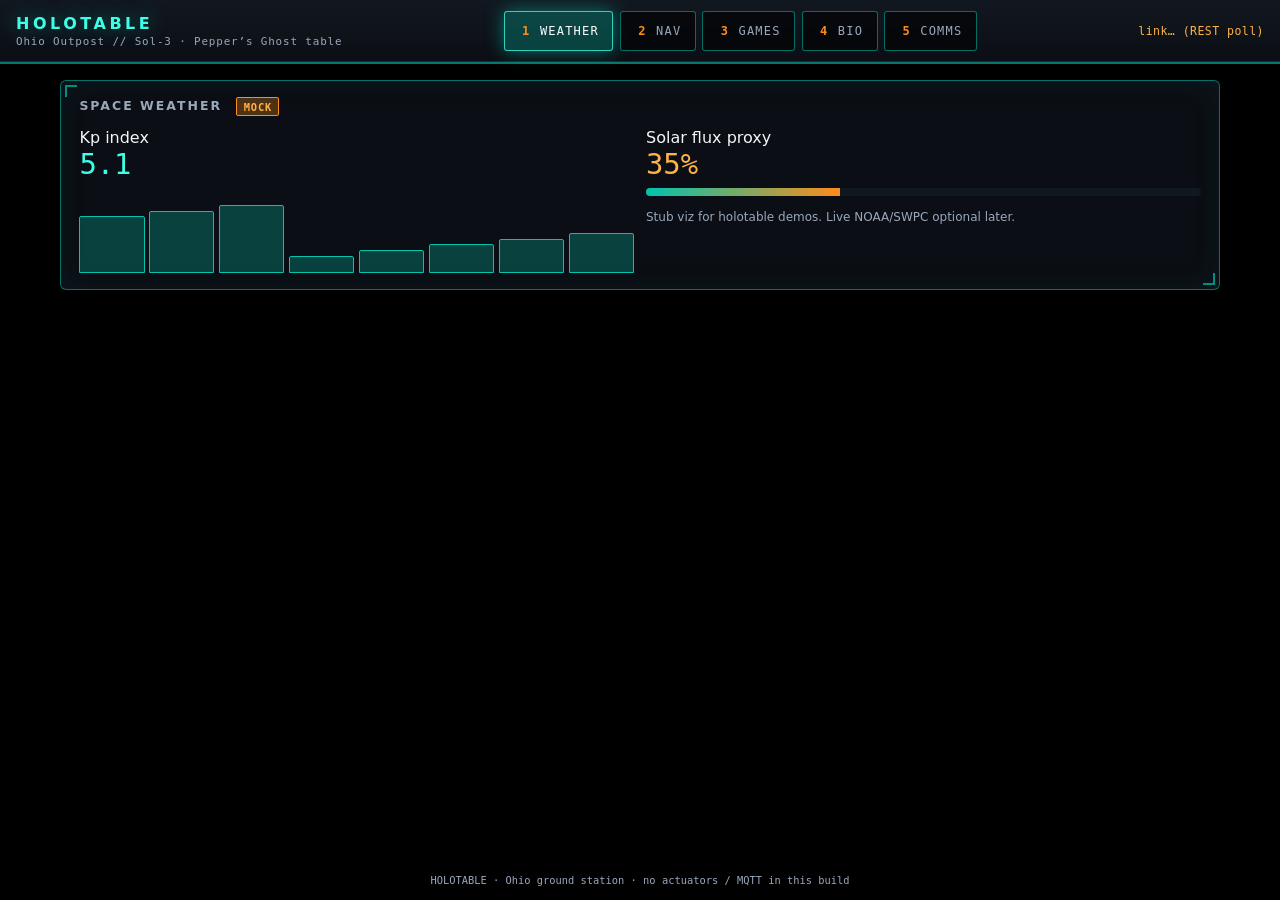
==== holotable/web/index.html @ deeb466f "Call the table Holotable and keep Flip 7 as a game. Game screens use the home palette, and Flip 7, S" ====
<!DOCTYPE html>
<html lang="en">
<head>
  <meta charset="utf-8" />
  <meta name="viewport" content="width=device-width, initial-scale=1" />
  <title>Holotable — Ohio Outpost // Sol-3</title>
  <link rel="stylesheet" href="css/holo.css" />
</head>
<body class="holotable">
  <header class="holotable-top">
    <div class="holotable-brand">
      <span class="name">Holotable</span>
      <span class="sub">Ohio Outpost // Sol-3 · Pepper’s Ghost table</span>
    </div>
    <nav class="station-bar" aria-label="Stations">
      <button type="button" data-station="WEATHER" class="active"><span class="key">1</span>Weather</button>
      <button type="button" data-station="NAV"><span class="key">2</span>Nav</button>
      <button type="button" data-station="REACTOR"><span class="key">3</span>Games</button>
      <button type="button" data-station="BIO"><span class="key">4</span>Bio</button>
      <button type="button" data-station="COMMS"><span class="key">5</span>Comms</button>
    </nav>
    <div class="conn" id="conn">connecting…</div>
  </header>

  <main class="stage">
    <!-- WEATHER -->
    <section class="station-panel active" id="station-WEATHER" data-station-panel="WEATHER">
      <div class="panel">
        <h2>Space weather <span class="mock-badge">MOCK</span></h2>
        <div class="viz-grid">
          <div>
            <div>Kp index</div>
            <div style="font-family:var(--mono);font-size:1.8rem;color:var(--teal-bright)" data-kp>—</div>
            <div class="kp-blocks" aria-hidden="true">
              <i></i><i></i><i></i><i></i><i></i><i></i><i></i><i></i>
            </div>
          </div>
          <div>
            <div>Solar flux proxy</div>
            <div style="font-family:var(--mono);font-size:1.8rem;color:var(--orange-bright)" data-solar>—</div>
            <div class="meter"><span data-solar-bar style="width:40%"></span></div>
            <p class="legend">Stub viz for holotable demos. Live NOAA/SWPC optional later.</p>
          </div>
        </div>
      </div>
    </section>

    <!-- NAV -->
    <section class="station-panel" id="station-NAV" data-station-panel="NAV">
      <div class="panel">
        <h2>Navigation <span class="mock-badge">MOCK</span></h2>
        <div class="nav-orbit" aria-label="Earth / ISS stub">
          <div class="earth" title="Earth"></div>
          <div class="iss" title="ISS stub"></div>
        </div>
        <p class="legend" style="text-align:center">
          Earth / ISS-style orbit stub. Wire TLE / ISS API in a later pass.
        </p>
      </div>
    </section>

    <!-- REACTOR -->
    <section class="station-panel" id="station-REACTOR" data-station-panel="REACTOR">
      <div class="panel games-tab">
        <h2>Games</h2>
        <label class="game-one" for="game-picker">All games</label>
        <select id="game-picker" aria-label="Choose a game">
          <option value="flip7" data-game="flip7">Flip 7</option>
          <option value="sabacc" data-game="sabacc">Sabacc</option>
          <option value="manifest" data-game="manifest">MANIFEST</option>
        </select>
        <p class="legend" id="game-disclaimer">
          Flip 7 on the Holotable. First to 200.
        </p>
      </div>

      <div class="bot-picker panel" id="bot-picker" role="group" aria-label="Computer opponents">
        <h2>Computers · solo / fill empty seats</h2>
        <div class="bot-row" id="bot-row">
          <button type="button" class="bot-n active" data-computers="0" aria-pressed="true">0</button>
          <button type="button" class="bot-n" data-computers="1" aria-pressed="false">1</button>
          <button type="button" class="bot-n" data-computers="2" aria-pressed="false">2</button>
          <button type="button" class="bot-n" data-computers="3" aria-pressed="false">3</button>
        </div>
        <p class="legend">
          Seat 0 = you (datapad). Bots auto-act — no phone pad needed.
          Names: COSMOS · F.R.A.N.K. · Probe-7.
        </p>
      </div>

      <div class="match-hud" id="match-hud" aria-live="polite">
        <div class="hud-game" id="hud-game">Flip 7</div>
        <div class="hud-turn" id="hud-turn">Standby</div>
        <div class="hud-target" id="hud-target">Race to 200</div>
      </div>

      <section class="score-card" id="score-card" aria-label="Scores"></section>

      <div id="manifest-board" class="manifest-board" hidden>
        <div class="panel">
          <h2>MANIFEST · markets face up</h2>
          <p class="manifest-offer" id="manifest-offer">Sell one card. Name it before they pay.</p>
          <div class="manifest-seats" id="manifest-seats"></div>
          <div class="final-scores" id="manifest-final" hidden></div>
          <p class="legend" id="manifest-legend">Score = coins + market. One card 2, a pair 6, three of a kind 10.</p>
          <button type="button" class="end-game" id="btn-end-table">End game · show scores</button>
        </div>
      </div>

      <div class="reactor-grid" id="reactor-grid">
        <div class="panel reactor-core-wrap">
          <h2 id="reactor-title">Flip 7</h2>
          <div class="reactor-core" id="reactor-core">
            <span class="core-label" id="core-label">Turn charge</span>
            <span class="core-value" id="turn-score">0</span>
          </div>
          <div class="last-flip">
            <div class="flip-card" id="last-flip">—</div>
            <div class="flip-hint" id="last-hint">awaiting flux</div>
          </div>
          <div class="hand-row" id="public-hand" aria-label="Public hand"></div>
          <p class="legend" id="hand-sum-line" hidden>Hand sum: <strong id="hand-sum">0</strong></p>
        </div>
        <aside class="panel">
          <h2 id="scores-heading">Rules</h2>
          <p class="legend" id="rules-legend">
            First to <strong>200</strong>.<br />
            Freeze → <strong>Containment Lock</strong><br />
            Flip 3 → <strong>Overcharge Pulse</strong><br />
            Second Chance → <strong>Neutralizer Shield</strong><br />
            Seven unique → <strong>Flip 7</strong> (+15)
          </p>
        </aside>
      </div>
      <div class="status-bar" id="status" role="status">Holotable standby</div>
      <p class="todo">
        Solo: set <strong>Computers</strong> above, open
        <a href="pad.html?seat=0">pad seat 0</a>.
        Multi-human pads still work; bots fill other seats and auto-act.
        Keys <kbd>1</kbd>–<kbd>5</kbd> switch stations.
      </p>
    </section>

    <!-- BIO -->
    <section class="station-panel" id="station-BIO" data-station-panel="BIO">
      <div class="panel">
        <h2>Bio lab · specimens <span class="mock-badge">MOCK</span></h2>
        <div class="vials" id="vials">
          <!-- SP-01 .. SP-08 -->
        </div>
        <p class="legend">Specimen vials SP-01–SP-08. Status flips locally for table energy.</p>
      </div>
    </section>

    <!-- COMMS -->
    <section class="station-panel" id="station-COMMS" data-station-panel="COMMS">
      <div class="panel">
        <h2>Comms · frequency dial <span class="mock-badge">MOCK</span></h2>
        <div class="freq-dial" id="freq-dial">
          <button type="button" data-freq="142.7" class="active">142.7</button>
          <button type="button" data-freq="218.4">218.4</button>
          <button type="button" data-freq="333.0">333.0</button>
          <button type="button" data-freq="407.1">407.1</button>
        </div>
        <div class="comms-wave" aria-hidden="true"></div>
        <p class="legend" id="freq-label">Locked 142.7 MHz (stub)</p>
      </div>
    </section>
  </main>

  <footer class="foot-hint">HOLOTABLE · Ohio ground station · no actuators / MQTT in this build</footer>

  <script src="js/holo.js"></script>
  <script>
    (function () {
      const STATIONS = ["WEATHER", "NAV", "REACTOR", "BIO", "COMMS"];
      let current = "WEATHER";
      let client = null;
      let lastRules = "flip7";
      let lastComputers = 0;

      const FLIP7_LEGEND =
        "First to <strong>200</strong>.<br />" +
        "Freeze → <strong>Containment Lock</strong><br />" +
        "Flip 3 → <strong>Overcharge Pulse</strong><br />" +
        "Second Chance → <strong>Neutralizer Shield</strong><br />" +
        "Seven unique → <strong>Flip 7</strong> (+15)";

      const SABACC_LEGEND =
        "Goal: hand total nearest <strong>0</strong> (Spike).<br />" +
        "Bomb-out if <strong>|sum| &gt; 23</strong>.<br />" +
        "Stand scores <strong>24 − |sum|</strong> (Pure Sabacc = 24).<br />" +
        "First to <strong>100</strong>. 2–4 players.<br />" +
        "<em>House rules · not Lucasfilm licensed</em>";

      function showStation(id) {
        current = id;
        document.querySelectorAll("[data-station]").forEach(function (btn) {
          btn.classList.toggle("active", btn.getAttribute("data-station") === id);
        });
        document.querySelectorAll("[data-station-panel]").forEach(function (panel) {
          panel.classList.toggle("active", panel.getAttribute("data-station-panel") === id);
        });
        if (location.hash !== "#" + id) {
          history.replaceState(null, "", "#" + id);
        }
      }

      document.querySelectorAll("[data-station]").forEach(function (btn) {
        btn.addEventListener("click", function () {
          showStation(btn.getAttribute("data-station"));
        });
      });

      window.addEventListener("keydown", function (e) {
        if (e.target && /input|textarea|select/i.test(e.target.tagName)) return;
        const n = e.key;
        if (n >= "1" && n <= "5") {
          showStation(STATIONS[Number(n) - 1]);
        }
      });

      const hash = (location.hash || "").replace(/^#/, "").toUpperCase();
      if (STATIONS.indexOf(hash) >= 0) showStation(hash);

      // BIO vials
      const vials = document.getElementById("vials");
      for (let i = 1; i <= 8; i++) {
        const code = "SP-" + String(i).padStart(2, "0");
        const d = document.createElement("div");
        d.className = "vial";
        d.innerHTML = '<div class="code">' + code + '</div><div class="st">STABLE</div>';
        vials.appendChild(d);
      }

      // COMMS
      document.getElementById("freq-dial").addEventListener("click", function (e) {
        const btn = e.target.closest("button[data-freq]");
        if (!btn) return;
        document.querySelectorAll("#freq-dial button").forEach(function (b) {
          b.classList.toggle("active", b === btn);
        });
        document.getElementById("freq-label").textContent =
          "Locked " + btn.getAttribute("data-freq") + " MHz (stub)";
      });

      // Mock ticks
      const weatherRoot = document.getElementById("station-WEATHER");
      const bioRoot = document.getElementById("station-BIO");
      Holo.Stations.weatherTick(weatherRoot);
      setInterval(function () { Holo.Stations.weatherTick(weatherRoot); }, 2800);
      setInterval(function () { Holo.Stations.bioTick(bioRoot); }, 4200);

      // Reactor live state
      const conn = document.getElementById("conn");

      function syncPicker(rules) {
        lastRules = Holo.rulesId({ rules: rules });
        const sel = document.getElementById("game-picker");
        if (sel && sel.value !== lastRules) sel.value = lastRules;
      }

      function esc(s) {
        return String(s == null ? "" : s)
          .replace(/&/g, "&amp;")
          .replace(/</g, "&lt;")
          .replace(/>/g, "&gt;");
      }

      function renderManifest(state) {
        document.getElementById("reactor-title").textContent = "MANIFEST";
        document.getElementById("hud-game").textContent = "MANIFEST";
        document.getElementById("hud-target").textContent =
          "Round " + (state.round || 1) + " of " + (state.round_limit || 8);
        document.getElementById("game-disclaimer").textContent =
          "MANIFEST. Name the good before they pay. Buyer pays 2. Look costs 1. A miss fails the sale.";

        const turnEl = document.getElementById("hud-turn");
        if (state.phase === "won") {
          turnEl.textContent = state.tied
            ? "Tie"
            : (state.winner && state.winner.name ? state.winner.name + " wins" : "Scores");
        } else if (state.phase === "looking" && state.offer) {
          turnEl.innerHTML =
            "Look · <strong>" + esc(state.offer.buyer_name) + "</strong>" +
            '<span class="seat-pill">S' + state.offer.buyer_seat + "</span>";
        } else {
          const ap = activePlayer(state);
          if (ap) {
            turnEl.innerHTML =
              "Sell · <strong>" + esc(ap.name) + "</strong>" +
              '<span class="seat-pill">S' + ap.seat + "</span>";
          } else {
            turnEl.textContent = "Standby";
          }
        }

        document.getElementById("status").textContent = state.status || "";
        const offerEl = document.getElementById("manifest-offer");
        if (state.phase === "looking" && state.offer) {
          offerEl.textContent =
            state.offer.seller_name + " names " + state.offer.claim.name +
            " for " + state.offer.buyer_name + ". Paid 2. " +
            state.offer.buyer_name + " may pay 1 to look, or let the sale stand.";
        } else if (state.last_sale && state.last_sale.text) {
          offerEl.textContent = state.last_sale.text;
        } else {
          offerEl.textContent = "Sell one card from your hand. Name it before they pay.";
        }

        const seats = document.getElementById("manifest-seats");
        seats.innerHTML = "";
        (state.players || []).forEach(function (p) {
          const box = document.createElement("article");
          box.className = "manifest-seat" + (p.active ? " active" : "") + (p.leading ? " leading" : "");
          const head = document.createElement("header");
          const who = document.createElement("span");
          who.className = "who";
          who.textContent = p.name;
          head.appendChild(who);
          if (p.active) {
            const badge = document.createElement("span");
            badge.className = "turn-badge";
            badge.textContent = "TURN";
            head.appendChild(badge);
          }
          if (p.is_bot) {
            const cpu = document.createElement("span");
            cpu.className = "bot-badge";
            cpu.textContent = "CPU";
            head.appendChild(cpu);
          }
          const role = document.createElement("span");
          role.className = "role";
          role.textContent = p.role_label || "No side picked";
          head.appendChild(role);
          box.appendChild(head);

          const breakdown = document.createElement("p");
          breakdown.className = "breakdown";
          breakdown.textContent = p.coins + " coins · market " + p.market_points;
          box.appendChild(breakdown);

          const lines = document.createElement("p");
          lines.className = "lines";
          const parts = (p.market_lines || []).map(function (line) {
            return line.name + " ×" + line.count + " — " + line.points;
          });
          lines.textContent = parts.length ? parts.join(" · ") : "Market is empty";
          box.appendChild(lines);

          const market = document.createElement("div");
          market.className = "hand-row";
          (p.market || []).forEach(function (c) {
            const el = document.createElement("div");
            el.className = "mini-card good";
            el.setAttribute("data-good", c.id || "");
            el.textContent = Holo.goodName(c);
            market.appendChild(el);
          });
          box.appendChild(market);
          seats.appendChild(box);
        });

        const finalEl = document.getElementById("manifest-final");
        finalEl.hidden = true;
        document.getElementById("manifest-legend").textContent =
          state.score_legend || "Score = coins + market. One card 2, a pair 6, three of a kind 10.";
        document.getElementById("btn-end-table").hidden = state.phase === "won";
      }

      function syncBots(n) {
        lastComputers = Number(n) || 0;
        document.querySelectorAll(".bot-n").forEach(function (btn) {
          const on = Number(btn.getAttribute("data-computers")) === lastComputers;
          btn.classList.toggle("active", on);
          btn.setAttribute("aria-pressed", on ? "true" : "false");
        });
      }

      function activePlayer(state) {
        const seat = state.active_seat;
        const players = state.players || [];
        for (let i = 0; i < players.length; i++) {
          if (players[i].seat === seat) return players[i];
        }
        return null;
      }

      function renderReactor(state) {
        const rules = Holo.rulesId(state);
        const sabacc = rules === "sabacc";
        const manifest = rules === "manifest";
        syncPicker(rules);
        Holo.renderScoreCard(document.getElementById("score-card"), state);
        document.getElementById("manifest-board").hidden = !manifest;
        document.getElementById("reactor-grid").hidden = manifest;
        if (state.computers !== undefined && state.computers !== null) {
          syncBots(state.computers);
        }
        if (manifest) {
          renderManifest(state);
          return;
        }
        document.getElementById("game-disclaimer").textContent = sabacc
          ? "Fan/home private table. Sabacc here is a simplified house game — not a licensed Lucasfilm product."
          : "Flip 7 on the Holotable. First to 200.";

        const gameTitle = sabacc ? "Sabacc" : "Flip 7";
        document.getElementById("reactor-title").textContent = sabacc
          ? "Sabacc · Spike house rules"
          : "Flip 7";
        document.getElementById("hud-game").textContent = gameTitle;
        document.getElementById("hud-target").textContent = sabacc
          ? "Race to " + (state.target || 100)
          : "Race to " + (state.target || 200);

        const ap = activePlayer(state);
        const turnEl = document.getElementById("hud-turn");
        if (ap) {
          turnEl.innerHTML =
            "Turn · <strong>" + ap.name + "</strong>" +
            '<span class="seat-pill">S' + ap.seat + "</span>";
        } else {
          turnEl.textContent = "Standby";
        }

        document.getElementById("core-label").textContent = sabacc
          ? (state.hand_sum !== undefined ? "Hand sum" : "Potential")
          : "Turn charge";
        document.getElementById("turn-score").textContent = sabacc
          ? (state.hand_sum !== undefined ? (state.hand_sum > 0 ? "+" : "") + state.hand_sum : state.turn_score)
          : state.turn_score;
        document.getElementById("rules-legend").innerHTML = sabacc ? SABACC_LEGEND : FLIP7_LEGEND;
        document.getElementById("scores-heading").textContent = "Rules";

        const sumLine = document.getElementById("hand-sum-line");
        if (sabacc) {
          sumLine.hidden = false;
          const hs = state.hand_sum || 0;
          document.getElementById("hand-sum").textContent = (hs > 0 ? "+" : "") + hs +
            " · stand worth " + (state.turn_score || 0);
        } else {
          sumLine.hidden = true;
        }

        document.getElementById("last-flip").textContent = Holo.cardShort(state.last_flip);
        document.getElementById("last-hint").textContent =
          state.last_flip && state.last_flip !== "—"
            ? state.last_flip + (!sabacc && state.shield ? " · Neutralizer Shield armed" : "")
            : (sabacc ? "awaiting draw" : "awaiting flux");
        document.getElementById("status").textContent = state.status || "";
        const core = document.getElementById("reactor-core");
        core.classList.toggle("bust", /bust|bomb/i.test(state.status || ""));

        const hand = document.getElementById("public-hand");
        hand.innerHTML = "";
        (state.hand || []).forEach(function (c) {
          const el = document.createElement("div");
          let cls = "mini-card";
          if (sabacc) {
            const pol = Holo.cardPolarity(c);
            if (pol) cls += " " + pol;
          } else if (Holo.isActionLabel(c)) {
            cls += " action";
          }
          el.className = cls;
          el.textContent = Holo.cardShort(c);
          hand.appendChild(el);
        });
      }

      document.getElementById("game-picker").addEventListener("change", function (e) {
        if (!client) return;
        const game = e.target.value;
        if (game === lastRules) return;
        client.setGame(game, null, lastComputers).catch(function (err) {
          document.getElementById("status").textContent = String(err.message || err);
          e.target.value = lastRules;
        });
      });

      document.getElementById("btn-end-table").addEventListener("click", function () {
        if (!client) return;
        client.endGame(null).catch(function (err) {
          document.getElementById("status").textContent = String(err.message || err);
        });
      });

      document.getElementById("bot-picker").addEventListener("click", function (e) {
        const btn = e.target.closest("button[data-computers]");
        if (!btn || !client) return;
        const n = Number(btn.getAttribute("data-computers"));
        if (n === lastComputers) return;
        client.setComputers(n).catch(function (err) {
          document.getElementById("status").textContent = String(err.message || err);
        });
      });

      client = Holo.connect({
        role: "table",
        onConn: function (ok) {
          conn.textContent = ok ? "link OK · ws" : "link… (REST poll)";
          conn.className = "conn " + (ok ? "ok" : "bad");
        },
        onState: renderReactor,
        onError: function (err) {
          document.getElementById("status").textContent = String(err);
        },
      });
    })();
  </script>
</body>
</html>
---- holotable/web/css/holo.css ----
/* Holotable — Ohio Outpost // Sol-3
   Pepper’s Ghost friendly: black stage, teal / hazard chrome
   Home palette on every station: #000000 · #0B0E14 · #00C4AE · #FF8C1A */

:root {
  --bg: #000000;
  --panel: #0B0E14;
  --panel-hi: #121820;
  --teal: #00C4AE;
  --teal-bright: #3DFFE8;
  --teal-dim: rgba(0, 196, 174, 0.28);
  --orange: #FF8C1A;
  --orange-bright: #FFB347;
  --orange-dim: rgba(255, 140, 26, 0.28);
  --text: #F2F6FB;
  --muted: #9AA8BC;
  --border: rgba(0, 196, 174, 0.55);
  --border-strong: rgba(61, 255, 232, 0.75);
  --glow: 0 0 18px rgba(0, 196, 174, 0.55);
  --glow-orange: 0 0 16px rgba(255, 140, 26, 0.45);
  --font: "Segoe UI", system-ui, sans-serif;
  --mono: "Cascadia Code", "Consolas", ui-monospace, monospace;
  --touch-min: 3.25rem;
}

*, *::before, *::after { box-sizing: border-box; }

/* Author `display` rules must not override the hidden attribute. */
[hidden] { display: none !important; }

html, body {
  margin: 0;
  height: 100%;
  background: #000;
  color: var(--text);
  font-family: var(--font);
  -webkit-tap-highlight-color: transparent;
}

body.holotable {
  display: flex;
  flex-direction: column;
  min-height: 100%;
}

a { color: var(--teal-bright); }

/* —— Top bar / stations —— */
.holotable-top {
  display: flex;
  flex-wrap: wrap;
  align-items: center;
  justify-content: space-between;
  gap: 0.75rem;
  padding: 0.7rem 1rem;
  background: linear-gradient(180deg, #121820 0%, var(--panel) 100%);
  border-bottom: 2px solid var(--border);
  box-shadow: 0 4px 24px rgba(0, 0, 0, 0.6), inset 0 -1px 0 rgba(61, 255, 232, 0.15);
}

.holotable-brand {
  display: flex;
  flex-direction: column;
  gap: 0.1rem;
}

.holotable-brand .name {
  font-size: 1rem;
  letter-spacing: 0.22em;
  text-transform: uppercase;
  color: var(--teal-bright);
  text-shadow: var(--glow);
  font-weight: 600;
}

.holotable-brand .sub {
  font-family: var(--mono);
  font-size: 0.68rem;
  color: var(--muted);
  letter-spacing: 0.08em;
}

.station-bar {
  display: flex;
  flex-wrap: wrap;
  gap: 0.4rem;
}

.station-bar button {
  font-family: var(--mono);
  font-size: 0.75rem;
  letter-spacing: 0.1em;
  text-transform: uppercase;
  min-height: 2.5rem;
  padding: 0.5rem 0.85rem;
  border: 1px solid var(--border);
  background: rgba(5, 7, 10, 0.85);
  color: var(--muted);
  border-radius: 3px;
  cursor: pointer;
  transition: color 0.12s, border-color 0.12s, background 0.12s, box-shadow 0.12s;
}

.station-bar button .key {
  display: inline-block;
  min-width: 1rem;
  margin-right: 0.35rem;
  color: var(--orange);
  font-weight: 700;
}

.station-bar button:hover,
.station-bar button.active {
  color: var(--teal-bright);
  border-color: var(--teal);
  background: var(--teal-dim);
  box-shadow: var(--glow);
}

.station-bar button.active {
  color: #fff;
  border-color: var(--border-strong);
}

.conn {
  font-family: var(--mono);
  font-size: 0.72rem;
  color: var(--muted);
  letter-spacing: 0.04em;
}

.conn.ok { color: var(--teal-bright); text-shadow: 0 0 8px rgba(0, 196, 174, 0.5); }
.conn.bad { color: var(--orange-bright); }

/* —— Stage —— */
.stage {
  flex: 1;
  display: flex;
  flex-direction: column;
  padding: 1rem 1.25rem 1.5rem;
  max-width: 1200px;
  width: 100%;
  margin: 0 auto;
}

.station-panel { display: none; flex: 1; flex-direction: column; gap: 0.85rem; }
.station-panel.active { display: flex; }

.panel {
  background: var(--panel);
  border: 1px solid var(--border);
  border-radius: 6px;
  padding: 1rem 1.15rem;
  box-shadow:
    inset 0 0 32px rgba(0, 196, 174, 0.06),
    0 0 0 1px rgba(0, 0, 0, 0.4);
  position: relative;
}

/* Industrial chrome corners */
.panel::before,
.panel::after {
  content: "";
  position: absolute;
  width: 12px;
  height: 12px;
  border-color: var(--teal);
  border-style: solid;
  opacity: 0.7;
  pointer-events: none;
}
.panel::before {
  top: 4px; left: 4px;
  border-width: 2px 0 0 2px;
}
.panel::after {
  bottom: 4px; right: 4px;
  border-width: 0 2px 2px 0;
}

.panel h2 {
  margin: 0 0 0.75rem;
  font-size: 0.78rem;
  letter-spacing: 0.16em;
  text-transform: uppercase;
  color: var(--muted);
}

.mock-badge {
  display: inline-block;
  font-family: var(--mono);
  font-size: 0.65rem;
  letter-spacing: 0.08em;
  color: var(--orange-bright);
  border: 1px solid var(--orange);
  padding: 0.15rem 0.4rem;
  border-radius: 2px;
  margin-left: 0.5rem;
  vertical-align: middle;
  background: var(--orange-dim);
}

/* —— Turn / match HUD (table) —— */
.match-hud {
  display: grid;
  grid-template-columns: auto 1fr auto;
  gap: 0.75rem 1rem;
  align-items: center;
  padding: 0.85rem 1rem;
  background: linear-gradient(90deg, var(--teal-dim), rgba(11, 14, 20, 0.95) 40%, var(--orange-dim));
  border: 2px solid var(--border-strong);
  border-radius: 6px;
  box-shadow: var(--glow);
}

.match-hud .hud-game {
  font-family: var(--mono);
  font-size: 0.72rem;
  letter-spacing: 0.14em;
  text-transform: uppercase;
  color: var(--teal-bright);
  white-space: nowrap;
}

.match-hud .hud-turn {
  font-size: 1.05rem;
  font-weight: 600;
  letter-spacing: 0.04em;
  color: #fff;
  text-align: center;
}

.match-hud .hud-turn .seat-pill {
  display: inline-block;
  margin-left: 0.35rem;
  padding: 0.15rem 0.55rem;
  border-radius: 3px;
  background: var(--orange);
  color: #0B0E14;
  font-family: var(--mono);
  font-size: 0.85rem;
  font-weight: 700;
  box-shadow: var(--glow-orange);
}

.match-hud .hud-target {
  font-family: var(--mono);
  font-size: 0.75rem;
  color: var(--orange-bright);
  text-align: right;
  white-space: nowrap;
}

@media (max-width: 640px) {
  .match-hud {
    grid-template-columns: 1fr;
    text-align: center;
  }
  .match-hud .hud-target { text-align: center; }
}

/* —— Games tab (station id REACTOR) —— */
.reactor-grid {
  display: grid;
  grid-template-columns: 1fr minmax(200px, 260px);
  gap: 1rem;
}

@media (max-width: 760px) {
  .reactor-grid { grid-template-columns: 1fr; }
}

.reactor-core-wrap {
  min-height: 260px;
  display: flex;
  flex-direction: column;
  align-items: center;
  justify-content: center;
}

.reactor-core {
  width: 160px;
  height: 160px;
  border-radius: 50%;
  border: 3px solid var(--teal);
  background: radial-gradient(circle at 40% 35%, rgba(0, 196, 174, 0.5), transparent 65%);
  box-shadow: var(--glow), inset 0 0 44px rgba(0, 196, 174, 0.3);
  display: flex;
  flex-direction: column;
  align-items: center;
  justify-content: center;
  animation: pulse 3s ease-in-out infinite;
}

.reactor-core.bust {
  border-color: var(--orange);
  animation: none;
  box-shadow: 0 0 28px rgba(255, 140, 26, 0.65);
}

.reactor-core .core-label {
  font-size: 0.68rem;
  letter-spacing: 0.18em;
  text-transform: uppercase;
  color: var(--muted);
}

.reactor-core .core-value {
  font-family: var(--mono);
  font-size: 2.35rem;
  font-weight: 700;
  color: var(--teal-bright);
  margin-top: 0.15rem;
  text-shadow: var(--glow);
}

@keyframes pulse {
  0%, 100% { box-shadow: 0 0 18px rgba(0, 196, 174, 0.4), inset 0 0 44px rgba(0, 196, 174, 0.25); }
  50% { box-shadow: 0 0 34px rgba(0, 196, 174, 0.65), inset 0 0 54px rgba(0, 196, 174, 0.35); }
}

.last-flip { margin-top: 1.1rem; text-align: center; }
.flip-card {
  display: inline-block;
  min-width: 5.5rem;
  padding: 0.7rem 1.1rem;
  border: 2px solid var(--orange);
  background: var(--orange-dim);
  border-radius: 4px;
  font-family: var(--mono);
  font-size: 1.25rem;
  font-weight: 700;
  color: var(--orange-bright);
  box-shadow: var(--glow-orange);
}
.flip-hint { margin-top: 0.4rem; font-size: 0.78rem; color: var(--muted); }

.hand-row {
  display: flex;
  flex-wrap: wrap;
  gap: 0.45rem;
  justify-content: center;
  margin-top: 1rem;
  min-height: 3.4rem;
}

.mini-card {
  min-width: 2.6rem;
  padding: 0.4rem 0.5rem;
  border: 2px solid var(--teal);
  border-radius: 3px;
  font-family: var(--mono);
  font-size: 0.9rem;
  font-weight: 600;
  color: var(--teal-bright);
  text-align: center;
  background: rgba(0, 196, 174, 0.08);
}
.mini-card.action {
  border-color: var(--orange);
  color: var(--orange-bright);
  background: var(--orange-dim);
}

.scores { list-style: none; margin: 0; padding: 0; }
.scores li {
  display: flex;
  justify-content: space-between;
  align-items: center;
  gap: 0.5rem;
  padding: 0.55rem 0.45rem;
  border-bottom: 1px solid rgba(154, 168, 188, 0.25);
  font-family: var(--mono);
  font-size: 0.92rem;
  border-radius: 3px;
  margin-bottom: 0.2rem;
}
.scores li.active {
  color: #fff;
  background: var(--teal-dim);
  border: 1px solid var(--teal);
  box-shadow: inset 0 0 12px rgba(0, 196, 174, 0.2);
}
.scores li.active .turn-badge {
  display: inline-block;
  margin-left: 0.35rem;
  font-size: 0.62rem;
  letter-spacing: 0.08em;
  padding: 0.12rem 0.35rem;
  border-radius: 2px;
  background: var(--orange);
  color: #0B0E14;
  font-weight: 700;
  vertical-align: middle;
}
.scores .pts {
  color: var(--orange-bright);
  font-size: 1.05rem;
  font-weight: 700;
  min-width: 2.5rem;
  text-align: right;
}
.scores .pile-label {
  display: block;
  font-size: 0.62rem;
  color: var(--muted);
  letter-spacing: 0.06em;
  margin-top: 0.1rem;
}

.status-bar {
  font-family: var(--mono);
  font-size: 0.88rem;
  color: var(--text);
  padding: 0.8rem 1rem;
  border-left: 4px solid var(--teal-bright);
  background: var(--teal-dim);
  border-radius: 0 4px 4px 0;
  letter-spacing: 0.03em;
  line-height: 1.4;
}

.legend {
  margin-top: 0.75rem;
  font-size: 0.75rem;
  color: var(--muted);
  line-height: 1.55;
}
.legend strong { color: var(--teal-bright); font-weight: 600; }

/* —— Stub stations —— */
.viz-grid {
  display: grid;
  grid-template-columns: repeat(auto-fit, minmax(180px, 1fr));
  gap: 0.75rem;
}

.meter {
  height: 8px;
  background: var(--panel-hi);
  border-radius: 4px;
  overflow: hidden;
  margin-top: 0.4rem;
}
.meter > span {
  display: block;
  height: 100%;
  background: linear-gradient(90deg, var(--teal), var(--orange));
}

.kp-blocks {
  display: flex;
  gap: 0.3rem;
  margin-top: 0.75rem;
  align-items: flex-end;
  height: 80px;
}
.kp-blocks i {
  flex: 1;
  background: var(--teal-dim);
  border: 1px solid var(--teal);
  border-radius: 2px 2px 0 0;
  display: block;
}

.nav-orbit {
  width: 200px;
  height: 200px;
  margin: 0.5rem auto;
  border-radius: 50%;
  border: 1px dashed var(--border);
  position: relative;
  background: radial-gradient(circle at 50% 50%, #0a2030, #000 70%);
}
.nav-orbit .earth {
  position: absolute;
  width: 54px;
  height: 54px;
  left: 50%;
  top: 50%;
  transform: translate(-50%, -50%);
  border-radius: 50%;
  background: radial-gradient(circle at 35% 35%, #3a7bd5, #0b3a5c);
  box-shadow: 0 0 20px rgba(58, 123, 213, 0.4);
}
.nav-orbit .iss {
  position: absolute;
  width: 10px;
  height: 10px;
  background: var(--orange);
  border-radius: 50%;
  box-shadow: 0 0 10px var(--orange);
  animation: orbit 8s linear infinite;
  left: 50%;
  top: 12px;
  margin-left: -5px;
  transform-origin: 5px 88px;
}
@keyframes orbit {
  to { transform: rotate(360deg); }
}

.vials {
  display: grid;
  grid-template-columns: repeat(4, 1fr);
  gap: 0.55rem;
}
.vial {
  border: 1px solid var(--border);
  border-radius: 4px;
  padding: 0.55rem 0.4rem;
  text-align: center;
  font-family: var(--mono);
  font-size: 0.75rem;
}
.vial .code { color: var(--teal-bright); letter-spacing: 0.08em; }
.vial .st { color: var(--muted); font-size: 0.65rem; margin-top: 0.25rem; }
.vial.alert { border-color: var(--orange); }
.vial.alert .code { color: var(--orange-bright); }

.freq-dial {
  display: flex;
  flex-wrap: wrap;
  gap: 0.5rem;
  margin-top: 0.5rem;
}
.freq-dial button {
  font-family: var(--mono);
  font-size: 0.9rem;
  min-height: var(--touch-min);
  padding: 0.7rem 1rem;
  border: 1px solid var(--border);
  background: #05070a;
  color: var(--muted);
  border-radius: 4px;
  cursor: pointer;
}
.freq-dial button.active {
  border-color: var(--orange);
  color: var(--orange-bright);
  background: var(--orange-dim);
  box-shadow: var(--glow-orange);
}
.comms-wave {
  margin-top: 1rem;
  height: 48px;
  background: repeating-linear-gradient(
    90deg,
    transparent,
    transparent 6px,
    rgba(0, 196, 174, 0.18) 6px,
    rgba(0, 196, 174, 0.18) 7px
  );
  border: 1px solid var(--border);
  border-radius: 4px;
  position: relative;
  overflow: hidden;
}
.comms-wave::after {
  content: "";
  position: absolute;
  inset: 0;
  background: linear-gradient(90deg, transparent, var(--teal), transparent);
  opacity: 0.35;
  animation: sweep 2.4s linear infinite;
}
@keyframes sweep {
  from { transform: translateX(-100%); }
  to { transform: translateX(100%); }
}

/* —— Datapad —— */
.pad-shell {
  max-width: 440px;
  margin: 0 auto;
  padding: 0.85rem 1rem 1.75rem;
}

.holo-header {
  display: flex;
  flex-wrap: wrap;
  align-items: baseline;
  justify-content: space-between;
  gap: 0.5rem;
  border-bottom: 2px solid var(--border);
  padding-bottom: 0.75rem;
  margin-bottom: 0.85rem;
}
.holo-header h1 {
  margin: 0;
  font-size: 1.2rem;
  letter-spacing: 0.12em;
  text-transform: uppercase;
  color: var(--teal-bright);
  text-shadow: var(--glow);
}
.holo-header .tag {
  font-family: var(--mono);
  font-size: 0.78rem;
  color: var(--orange-bright);
  font-weight: 600;
}

/* Pad turn banner */
.pad-turn {
  text-align: center;
  font-family: var(--mono);
  font-size: 0.95rem;
  letter-spacing: 0.12em;
  text-transform: uppercase;
  padding: 0.75rem 0.85rem;
  margin-bottom: 0.85rem;
  border-radius: 4px;
  border: 2px solid var(--border);
  background: var(--panel);
  color: var(--muted);
  min-height: var(--touch-min);
  display: flex;
  align-items: center;
  justify-content: center;
}
.pad-turn.your-turn {
  border-color: var(--orange);
  background: var(--orange-dim);
  color: var(--orange-bright);
  box-shadow: var(--glow-orange);
  font-weight: 700;
  font-size: 1.05rem;
}
.pad-turn.waiting {
  border-color: rgba(154, 168, 188, 0.35);
  color: var(--muted);
}

.hand {
  display: flex;
  flex-wrap: wrap;
  gap: 0.55rem;
  justify-content: center;
  min-height: 6rem;
  margin-bottom: 0.5rem;
}

.card {
  width: 4.1rem;
  height: 5.5rem;
  border-radius: 6px;
  border: 2px solid var(--teal);
  background: linear-gradient(160deg, #1a2430, #05070a);
  display: flex;
  flex-direction: column;
  align-items: center;
  justify-content: center;
  font-family: var(--mono);
  box-shadow: var(--glow);
}
.card .rank {
  font-size: 1.45rem;
  font-weight: 700;
  color: var(--teal-bright);
}
.card .sub {
  font-size: 0.55rem;
  letter-spacing: 0.05em;
  color: var(--muted);
  text-transform: uppercase;
  margin-top: 0.25rem;
  text-align: center;
  padding: 0 0.15rem;
}
.card.action {
  border-color: var(--orange);
  box-shadow: var(--glow-orange);
}
.card.action .rank { font-size: 0.72rem; color: var(--orange-bright); }

.actions {
  display: grid;
  grid-template-columns: 1fr 1fr;
  gap: 0.65rem;
  margin-top: 0.35rem;
}
.actions button {
  font-family: var(--font);
  font-size: 0.95rem;
  font-weight: 600;
  letter-spacing: 0.08em;
  text-transform: uppercase;
  min-height: 3.5rem;
  padding: 0.9rem 0.5rem;
  border-radius: 6px;
  border: 2px solid var(--teal);
  background: var(--teal-dim);
  color: var(--teal-bright);
  cursor: pointer;
  transition: background 0.12s, box-shadow 0.12s, opacity 0.12s;
}
.actions button:hover:not(:disabled) {
  background: rgba(0, 196, 174, 0.45);
  box-shadow: var(--glow);
}
.actions button:active:not(:disabled) {
  transform: scale(0.98);
}
.actions button.hazard {
  grid-column: 1 / -1;
  min-height: 2.75rem;
  font-size: 0.8rem;
  border-color: var(--orange);
  background: transparent;
  color: var(--orange);
  opacity: 0.85;
}
.actions button.hazard:hover:not(:disabled) {
  background: var(--orange-dim);
  box-shadow: var(--glow-orange);
  opacity: 1;
}
.actions button:disabled {
  opacity: 0.32;
  cursor: not-allowed;
  box-shadow: none;
}

.pad-meta {
  margin-top: 0.85rem;
  font-family: var(--mono);
  font-size: 0.78rem;
  color: var(--muted);
  text-align: center;
  line-height: 1.5;
}

.pad-sum-line {
  margin: 0.35rem 0 0;
  text-align: center;
  font-family: var(--mono);
  font-size: 0.95rem;
  color: var(--teal-bright);
  font-weight: 600;
}

.todo {
  margin-top: 0.85rem;
  font-size: 0.68rem;
  color: var(--muted);
  border-top: 1px dashed rgba(154, 168, 188, 0.3);
  padding-top: 0.65rem;
  line-height: 1.45;
}

.todo details summary {
  cursor: pointer;
  color: var(--muted);
  letter-spacing: 0.06em;
  text-transform: uppercase;
  font-size: 0.65rem;
  list-style: none;
}
.todo details summary::-webkit-details-marker { display: none; }
.todo details[open] summary { margin-bottom: 0.4rem; color: var(--teal); }

.foot-hint {
  margin-top: auto;
  padding: 0.5rem 1rem 0.85rem;
  text-align: center;
  font-family: var(--mono);
  font-size: 0.65rem;
  color: var(--muted);
}

/* Sabacc polarity on mini / pad cards — same teal, orange, and text as home */
.mini-card.pos, .card.pos {
  border-color: var(--teal);
  color: var(--teal-bright);
}
.mini-card.neg, .card.neg {
  border-color: var(--orange);
  color: var(--orange-bright);
  background: var(--orange-dim);
}
.mini-card.sylop, .card.sylop {
  border-color: var(--text);
  color: var(--text);
  box-shadow: 0 0 12px rgba(242, 246, 251, 0.28);
}

.card.pos .rank { color: var(--teal-bright); }
.card.neg .rank { color: var(--orange-bright); }
.card.sylop .rank { color: var(--text); }

kbd {
  font-family: var(--mono);
  font-size: 0.85em;
  padding: 0.1rem 0.35rem;
  border: 1px solid var(--border);
  border-radius: 3px;
  background: var(--panel-hi);
  color: var(--teal-bright);
}


/* —— Computer opponents picker —— */
.bot-picker {
  margin-bottom: 0.45rem;
}
.bot-picker h2 {
  margin-bottom: 0.45rem;
}
.bot-row {
  display: flex;
  flex-wrap: wrap;
  gap: 0.5rem;
}
.bot-n {
  min-width: 3.25rem;
  min-height: 2.75rem;
  font-family: var(--mono);
  font-size: 1.05rem;
  font-weight: 700;
  letter-spacing: 0.06em;
  border-radius: 6px;
  border: 2px solid rgba(154, 168, 188, 0.4);
  background: rgba(5, 7, 10, 0.95);
  color: var(--muted);
  cursor: pointer;
  transition: border-color 0.12s, background 0.12s, color 0.12s, box-shadow 0.12s;
}
.bot-n:hover {
  border-color: var(--orange);
  color: var(--text);
}
.bot-n:focus-visible {
  outline: 2px solid var(--orange-bright);
  outline-offset: 2px;
}
.bot-n.active {
  border-color: var(--orange-bright);
  border-width: 3px;
  background: var(--orange-dim);
  color: var(--orange-bright);
  box-shadow: var(--glow-orange);
}
.bot-badge,
.human-badge {
  display: inline-block;
  margin-left: 0.35rem;
  padding: 0.08rem 0.35rem;
  font-size: 0.58rem;
  letter-spacing: 0.1em;
  border-radius: 3px;
  vertical-align: middle;
  font-weight: 700;
}
.bot-badge {
  color: var(--orange-bright);
  border: 1px solid rgba(255, 140, 26, 0.55);
  background: rgba(255, 140, 26, 0.12);
}
.human-badge {
  color: var(--teal-bright);
  border: 1px solid rgba(0, 196, 174, 0.45);
  background: rgba(0, 196, 174, 0.1);
}
.scores li.is-bot .pile-label {
  color: var(--orange);
}
.pad-shell .bot-n {
  flex: 1 1 3rem;
  min-height: 3rem;
}

/* —— One games menu + paper score card (home shell colors only) —— */
.games-tab select {
  display: block;
  width: 100%;
  min-height: var(--touch-min);
  margin-top: 0.35rem;
  padding: 0.55rem 0.75rem;
  font-family: var(--mono);
  font-size: 1rem;
  color: var(--text);
  background: var(--panel);
  border: 2px solid var(--teal);
  border-radius: 6px;
}
.game-one {
  font-family: var(--mono);
  font-size: 0.72rem;
  letter-spacing: 0.12em;
  text-transform: uppercase;
  color: var(--muted);
}
.score-card {
  background: var(--panel);
  border: 2px solid var(--teal);
  border-radius: 16px;
  padding: 0.9rem 1rem 1rem;
  box-shadow: var(--glow);
}
.score-card-title {
  margin: 0.85rem 0 0.45rem;
  font-size: 0.78rem;
  letter-spacing: 0.16em;
  text-transform: uppercase;
  color: var(--muted);
  border-bottom: 1px solid var(--border);
  padding-bottom: 0.2rem;
}
.score-card-title:first-child { margin-top: 0; }
.score-tiles, .bonus-row {
  display: flex;
  flex-wrap: wrap;
  gap: 0.55rem;
}
.score-tile, .bonus-tile {
  width: 4.4rem;
  height: 4.4rem;
  border-radius: 12px;
  border: 2px solid var(--teal);
  background: var(--panel-hi);
  color: var(--text);
  display: flex;
  flex-direction: column;
  align-items: center;
  justify-content: center;
  font-family: var(--mono);
  font-weight: 700;
}
.score-tile {
  font-size: 1.55rem;
  color: var(--teal-bright);
}
.score-players {
  list-style: none;
  margin: 0.75rem 0 0;
  padding: 0;
}
.score-players li {
  font-size: 1.2rem;
  font-weight: 600;
  padding: 0.35rem 0.15rem;
  border-bottom: 1px solid rgba(154, 168, 188, 0.25);
}
.score-players li.active {
  color: var(--teal-bright);
}
.bonus-tile {
  color: var(--muted);
  border-color: rgba(154, 168, 188, 0.45);
}
.bonus-tile.on {
  color: var(--orange-bright);
  border-color: var(--orange);
  background: var(--orange-dim);
}
.bonus-icon { font-size: 1.45rem; line-height: 1; }
.bonus-label {
  margin-top: 0.2rem;
  font-size: 0.58rem;
  letter-spacing: 0.08em;
  text-transform: uppercase;
  font-weight: 600;
}
.pad-shell .score-tile,
.pad-shell .bonus-tile {
  width: 4rem;
  height: 4rem;
}
.pad-shell .score-players li { font-size: 1.05rem; }

/* —— MANIFEST —— */
.manifest-board { margin-bottom: 0.75rem; }
.manifest-offer {
  margin: 0 0 0.85rem;
  font-size: 1.05rem;
  line-height: 1.4;
  color: var(--text);
}
.manifest-seats {
  display: grid;
  grid-template-columns: repeat(auto-fit, minmax(220px, 1fr));
  gap: 0.75rem;
}
.manifest-seat {
  border: 1px solid var(--border);
  border-radius: 6px;
  padding: 0.75rem;
  background: rgba(5, 7, 10, 0.65);
}
.manifest-seat.active {
  border-color: var(--teal-bright);
  box-shadow: var(--glow);
}
.manifest-seat.leading {
  border-color: var(--orange);
}
.manifest-seat header {
  display: flex;
  flex-wrap: wrap;
  align-items: center;
  gap: 0.35rem;
}
.manifest-seat .who {
  font-weight: 700;
  letter-spacing: 0.06em;
}
.manifest-seat .role {
  font-family: var(--mono);
  font-size: 0.68rem;
  color: var(--muted);
  text-transform: uppercase;
  letter-spacing: 0.08em;
}
.manifest-score-line {
  margin: 0.45rem 0 0.15rem;
  font-family: var(--mono);
  font-size: 1.65rem;
  font-weight: 700;
  color: var(--teal-bright);
}
.manifest-seat .breakdown,
.final-scores .breakdown,
.lines {
  margin: 0.15rem 0 0.45rem;
  font-family: var(--mono);
  font-size: 0.78rem;
  color: var(--muted);
}
.mini-card.good {
  min-width: 4.5rem;
  font-size: 0.72rem;
  line-height: 1.25;
}
.final-scores {
  margin-top: 0.9rem;
  padding: 0.85rem;
  border: 2px solid var(--orange);
  border-radius: 6px;
  background: var(--orange-dim);
}
.final-scores h3 {
  margin: 0 0 0.5rem;
  letter-spacing: 0.14em;
  text-transform: uppercase;
  font-size: 0.85rem;
  color: var(--orange-bright);
}
.final-scores ol {
  margin: 0;
  padding-left: 1.2rem;
}
.final-scores li {
  margin: 0.35rem 0;
  font-size: 1.05rem;
}
.final-scores .pts {
  font-family: var(--mono);
  font-weight: 700;
  color: var(--orange-bright);
}
.end-game {
  margin-top: 0.85rem;
  min-height: 3rem;
  padding: 0.6rem 1rem;
  font-family: var(--mono);
  letter-spacing: 0.08em;
  text-transform: uppercase;
  border-radius: 6px;
  border: 2px solid var(--orange);
  background: transparent;
  color: var(--orange-bright);
  cursor: pointer;
}
.end-game:hover { background: var(--orange-dim); }

.role-row, .claim-row {
  display: flex;
  flex-wrap: wrap;
  gap: 0.45rem;
}
.role-note { margin: 0.35rem 0 0.5rem; }
.role-btn, .good-card {
  font-family: var(--mono);
  border-radius: 6px;
  border: 2px solid var(--border);
  background: #05070a;
  color: var(--text);
  cursor: pointer;
}
.role-btn {
  min-height: 2.6rem;
  padding: 0.4rem 0.7rem;
  text-transform: uppercase;
  letter-spacing: 0.06em;
  font-size: 0.75rem;
}
.good-card {
  min-width: 6.4rem;
  min-height: 4.25rem;
  padding: 0.55rem 0.45rem;
  font-size: 0.82rem;
  font-weight: 700;
  line-height: 1.25;
  text-align: center;
}
.good-card.static { cursor: default; }
.good-card.is-on, .role-btn.is-on {
  border-color: var(--orange-bright);
  color: var(--orange-bright);
  background: var(--orange-dim);
  box-shadow: var(--glow-orange);
}
.good-card:disabled {
  opacity: 0.35;
  cursor: not-allowed;
}
.pad-shell .manifest-score-line {
  font-size: 1.15rem;
  text-align: center;
}
#manifest-actions {
  margin-top: 0.75rem;
}
#manifest-actions #btn-accept {
  grid-column: 1 / -1;
}
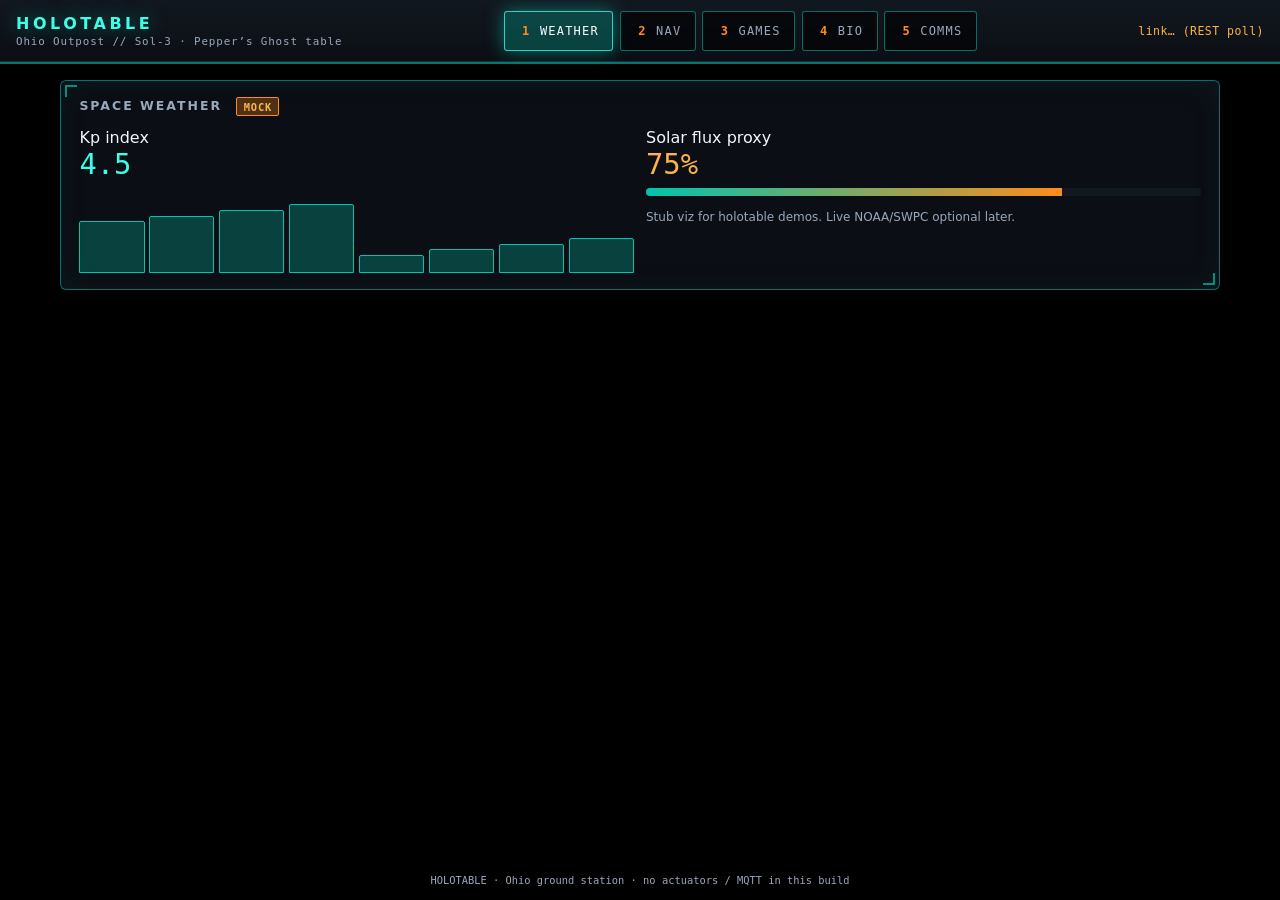
==== commit 0f9c54b0: "Rename the Sabacc game to Stake. The game id, modules, tests, and labels are Stake. The zero card is" ====
--- a/holotable/web/index.html
+++ b/holotable/web/index.html
@@ -66,7 +66,7 @@
         <label class="game-one" for="game-picker">All games</label>
         <select id="game-picker" aria-label="Choose a game">
           <option value="flip7" data-game="flip7">Flip 7</option>
-          <option value="sabacc" data-game="sabacc">Sabacc</option>
+          <option value="stake" data-game="stake">Stake</option>
           <option value="manifest" data-game="manifest">MANIFEST</option>
         </select>
         <p class="legend" id="game-disclaimer">
@@ -186,12 +186,11 @@
         "Second Chance → <strong>Neutralizer Shield</strong><br />" +
         "Seven unique → <strong>Flip 7</strong> (+15)";
 
-      const SABACC_LEGEND =
-        "Goal: hand total nearest <strong>0</strong> (Spike).<br />" +
+      const STAKE_LEGEND =
+        "Goal: hand total nearest <strong>0</strong>.<br />" +
         "Bomb-out if <strong>|sum| &gt; 23</strong>.<br />" +
-        "Stand scores <strong>24 − |sum|</strong> (Pure Sabacc = 24).<br />" +
-        "First to <strong>100</strong>. 2–4 players.<br />" +
-        "<em>House rules · not Lucasfilm licensed</em>";
+        "Stand scores <strong>24 − |sum|</strong> (Pure Stake = 24).<br />" +
+        "First to <strong>100</strong>. 2–4 players.";
 
       function showStation(id) {
         current = id;
@@ -389,7 +388,7 @@
 
       function renderReactor(state) {
         const rules = Holo.rulesId(state);
-        const sabacc = rules === "sabacc";
+        const stake = rules === "stake";
         const manifest = rules === "manifest";
         syncPicker(rules);
         Holo.renderScoreCard(document.getElementById("score-card"), state);
@@ -402,16 +401,16 @@
           renderManifest(state);
           return;
         }
-        document.getElementById("game-disclaimer").textContent = sabacc
-          ? "Fan/home private table. Sabacc here is a simplified house game — not a licensed Lucasfilm product."
+        document.getElementById("game-disclaimer").textContent = stake
+          ? "Stake on the Holotable. Nearest zero. First to 100."
           : "Flip 7 on the Holotable. First to 200.";
 
-        const gameTitle = sabacc ? "Sabacc" : "Flip 7";
-        document.getElementById("reactor-title").textContent = sabacc
-          ? "Sabacc · Spike house rules"
+        const gameTitle = stake ? "Stake" : "Flip 7";
+        document.getElementById("reactor-title").textContent = stake
+          ? "Stake"
           : "Flip 7";
         document.getElementById("hud-game").textContent = gameTitle;
-        document.getElementById("hud-target").textContent = sabacc
+        document.getElementById("hud-target").textContent = stake
           ? "Race to " + (state.target || 100)
           : "Race to " + (state.target || 200);
 
@@ -425,17 +424,17 @@
           turnEl.textContent = "Standby";
         }
 
-        document.getElementById("core-label").textContent = sabacc
+        document.getElementById("core-label").textContent = stake
           ? (state.hand_sum !== undefined ? "Hand sum" : "Potential")
           : "Turn charge";
-        document.getElementById("turn-score").textContent = sabacc
+        document.getElementById("turn-score").textContent = stake
           ? (state.hand_sum !== undefined ? (state.hand_sum > 0 ? "+" : "") + state.hand_sum : state.turn_score)
           : state.turn_score;
-        document.getElementById("rules-legend").innerHTML = sabacc ? SABACC_LEGEND : FLIP7_LEGEND;
+        document.getElementById("rules-legend").innerHTML = stake ? STAKE_LEGEND : FLIP7_LEGEND;
         document.getElementById("scores-heading").textContent = "Rules";
 
         const sumLine = document.getElementById("hand-sum-line");
-        if (sabacc) {
+        if (stake) {
           sumLine.hidden = false;
           const hs = state.hand_sum || 0;
           document.getElementById("hand-sum").textContent = (hs > 0 ? "+" : "") + hs +
@@ -447,8 +446,8 @@
         document.getElementById("last-flip").textContent = Holo.cardShort(state.last_flip);
         document.getElementById("last-hint").textContent =
           state.last_flip && state.last_flip !== "—"
-            ? state.last_flip + (!sabacc && state.shield ? " · Neutralizer Shield armed" : "")
-            : (sabacc ? "awaiting draw" : "awaiting flux");
+            ? state.last_flip + (!stake && state.shield ? " · Neutralizer Shield armed" : "")
+            : (stake ? "awaiting draw" : "awaiting flux");
         document.getElementById("status").textContent = state.status || "";
         const core = document.getElementById("reactor-core");
         core.classList.toggle("bust", /bust|bomb/i.test(state.status || ""));
@@ -458,7 +457,7 @@
         (state.hand || []).forEach(function (c) {
           const el = document.createElement("div");
           let cls = "mini-card";
-          if (sabacc) {
+          if (stake) {
             const pol = Holo.cardPolarity(c);
             if (pol) cls += " " + pol;
           } else if (Holo.isActionLabel(c)) {
--- a/holotable/web/css/holo.css
+++ b/holotable/web/css/holo.css
@@ -769,7 +769,7 @@
   color: var(--muted);
 }
 
-/* Sabacc polarity on mini / pad cards — same teal, orange, and text as home */
+/* Stake polarity on mini / pad cards — same teal, orange, and text as home */
 .mini-card.pos, .card.pos {
   border-color: var(--teal);
   color: var(--teal-bright);
@@ -779,7 +779,7 @@
   color: var(--orange-bright);
   background: var(--orange-dim);
 }
-.mini-card.sylop, .card.sylop {
+.mini-card.zero, .card.zero {
   border-color: var(--text);
   color: var(--text);
   box-shadow: 0 0 12px rgba(242, 246, 251, 0.28);
@@ -787,7 +787,7 @@
 
 .card.pos .rank { color: var(--teal-bright); }
 .card.neg .rank { color: var(--orange-bright); }
-.card.sylop .rank { color: var(--text); }
+.card.zero .rank { color: var(--text); }
 
 kbd {
   font-family: var(--mono);
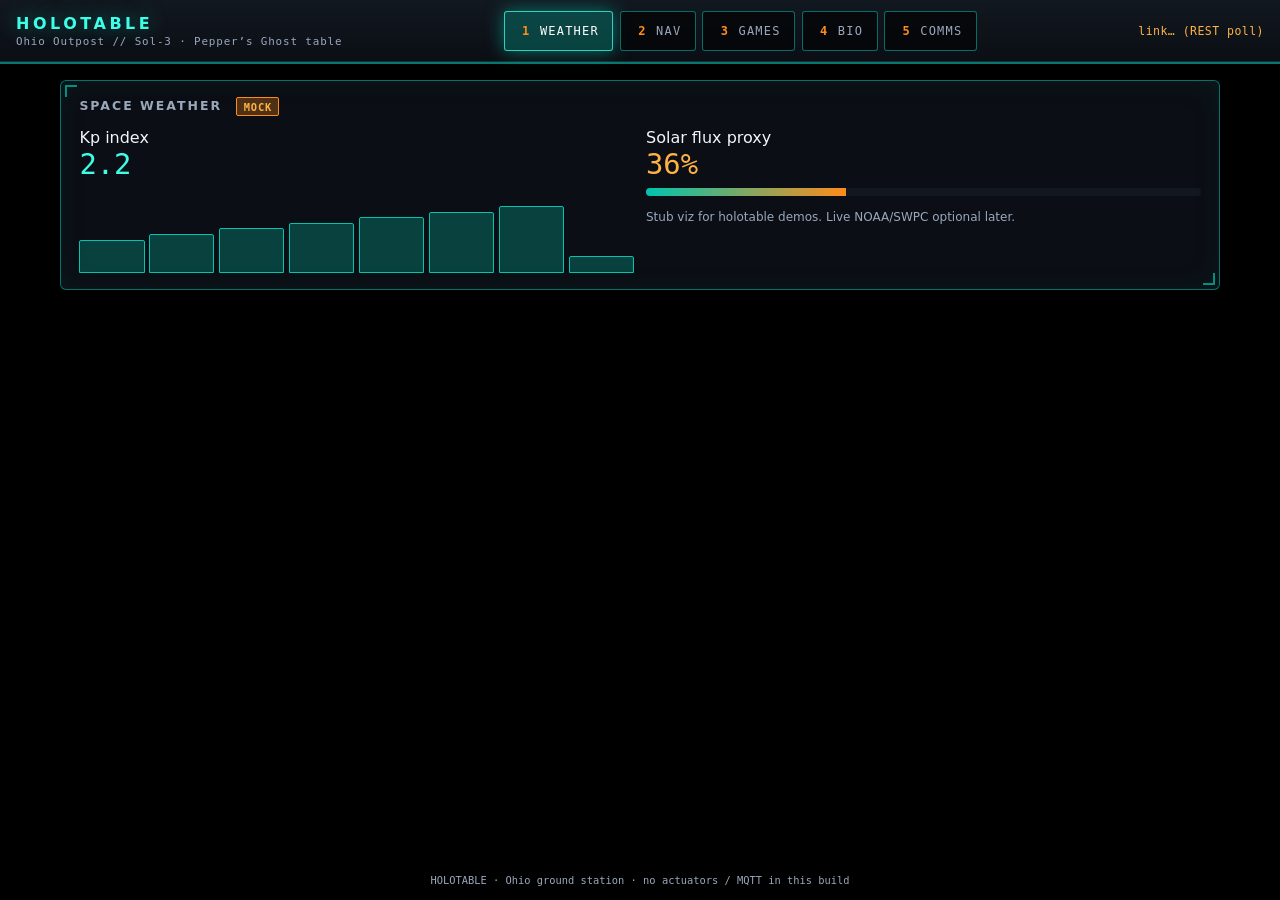
==== commit 57bf46dd: "Rename the signed-card game from Stake to Spike. The game id, modules, tests, and labels are Spike. " ====
--- a/holotable/web/index.html
+++ b/holotable/web/index.html
@@ -66,7 +66,7 @@
         <label class="game-one" for="game-picker">All games</label>
         <select id="game-picker" aria-label="Choose a game">
           <option value="flip7" data-game="flip7">Flip 7</option>
-          <option value="stake" data-game="stake">Stake</option>
+          <option value="spike" data-game="spike">Spike</option>
           <option value="manifest" data-game="manifest">MANIFEST</option>
         </select>
         <p class="legend" id="game-disclaimer">
@@ -186,10 +186,10 @@
         "Second Chance → <strong>Neutralizer Shield</strong><br />" +
         "Seven unique → <strong>Flip 7</strong> (+15)";
 
-      const STAKE_LEGEND =
+      const SPIKE_LEGEND =
         "Goal: hand total nearest <strong>0</strong>.<br />" +
         "Bomb-out if <strong>|sum| &gt; 23</strong>.<br />" +
-        "Stand scores <strong>24 − |sum|</strong> (Pure Stake = 24).<br />" +
+        "Stand scores <strong>24 − |sum|</strong> (Pure Spike = 24).<br />" +
         "First to <strong>100</strong>. 2–4 players.";
 
       function showStation(id) {
@@ -388,7 +388,7 @@
 
       function renderReactor(state) {
         const rules = Holo.rulesId(state);
-        const stake = rules === "stake";
+        const spike = rules === "spike";
         const manifest = rules === "manifest";
         syncPicker(rules);
         Holo.renderScoreCard(document.getElementById("score-card"), state);
@@ -401,16 +401,16 @@
           renderManifest(state);
           return;
         }
-        document.getElementById("game-disclaimer").textContent = stake
-          ? "Stake on the Holotable. Nearest zero. First to 100."
+        document.getElementById("game-disclaimer").textContent = spike
+          ? "Spike on the Holotable. Nearest zero. First to 100."
           : "Flip 7 on the Holotable. First to 200.";
 
-        const gameTitle = stake ? "Stake" : "Flip 7";
-        document.getElementById("reactor-title").textContent = stake
-          ? "Stake"
+        const gameTitle = spike ? "Spike" : "Flip 7";
+        document.getElementById("reactor-title").textContent = spike
+          ? "Spike"
           : "Flip 7";
         document.getElementById("hud-game").textContent = gameTitle;
-        document.getElementById("hud-target").textContent = stake
+        document.getElementById("hud-target").textContent = spike
           ? "Race to " + (state.target || 100)
           : "Race to " + (state.target || 200);
 
@@ -424,17 +424,17 @@
           turnEl.textContent = "Standby";
         }
 
-        document.getElementById("core-label").textContent = stake
+        document.getElementById("core-label").textContent = spike
           ? (state.hand_sum !== undefined ? "Hand sum" : "Potential")
           : "Turn charge";
-        document.getElementById("turn-score").textContent = stake
+        document.getElementById("turn-score").textContent = spike
           ? (state.hand_sum !== undefined ? (state.hand_sum > 0 ? "+" : "") + state.hand_sum : state.turn_score)
           : state.turn_score;
-        document.getElementById("rules-legend").innerHTML = stake ? STAKE_LEGEND : FLIP7_LEGEND;
+        document.getElementById("rules-legend").innerHTML = spike ? SPIKE_LEGEND : FLIP7_LEGEND;
         document.getElementById("scores-heading").textContent = "Rules";
 
         const sumLine = document.getElementById("hand-sum-line");
-        if (stake) {
+        if (spike) {
           sumLine.hidden = false;
           const hs = state.hand_sum || 0;
           document.getElementById("hand-sum").textContent = (hs > 0 ? "+" : "") + hs +
@@ -446,8 +446,8 @@
         document.getElementById("last-flip").textContent = Holo.cardShort(state.last_flip);
         document.getElementById("last-hint").textContent =
           state.last_flip && state.last_flip !== "—"
-            ? state.last_flip + (!stake && state.shield ? " · Neutralizer Shield armed" : "")
-            : (stake ? "awaiting draw" : "awaiting flux");
+            ? state.last_flip + (!spike && state.shield ? " · Neutralizer Shield armed" : "")
+            : (spike ? "awaiting draw" : "awaiting flux");
         document.getElementById("status").textContent = state.status || "";
         const core = document.getElementById("reactor-core");
         core.classList.toggle("bust", /bust|bomb/i.test(state.status || ""));
@@ -457,7 +457,7 @@
         (state.hand || []).forEach(function (c) {
           const el = document.createElement("div");
           let cls = "mini-card";
-          if (stake) {
+          if (spike) {
             const pol = Holo.cardPolarity(c);
             if (pol) cls += " " + pol;
           } else if (Holo.isActionLabel(c)) {
--- a/holotable/web/css/holo.css
+++ b/holotable/web/css/holo.css
@@ -769,7 +769,7 @@
   color: var(--muted);
 }
 
-/* Stake polarity on mini / pad cards — same teal, orange, and text as home */
+/* Spike polarity on mini / pad cards — same teal, orange, and text as home */
 .mini-card.pos, .card.pos {
   border-color: var(--teal);
   color: var(--teal-bright);
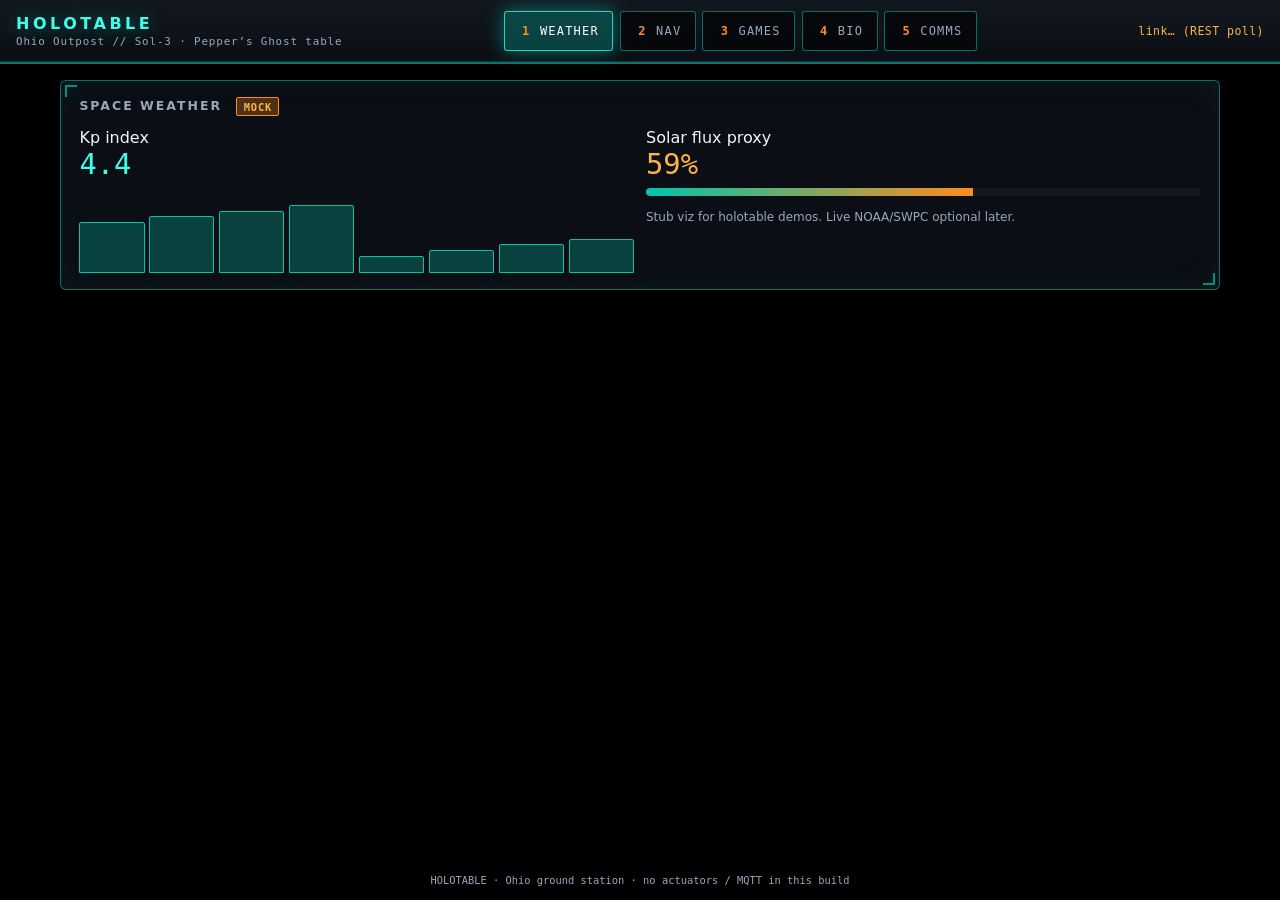
==== commit 043d2006: "Make the score card the game screen. Flip 7, Spike, and MANIFEST show a rounded scores panel with tw" ====
--- a/holotable/web/index.html
+++ b/holotable/web/index.html
@@ -69,9 +69,7 @@
           <option value="spike" data-game="spike">Spike</option>
           <option value="manifest" data-game="manifest">MANIFEST</option>
         </select>
-        <p class="legend" id="game-disclaimer">
-          Flip 7 on the Holotable. First to 200.
-        </p>
+        <p class="legend" id="game-disclaimer">Flip 7.</p>
       </div>
 
       <div class="bot-picker panel" id="bot-picker" role="group" aria-label="Computer opponents">
@@ -88,51 +86,9 @@
         </p>
       </div>
 
-      <div class="match-hud" id="match-hud" aria-live="polite">
-        <div class="hud-game" id="hud-game">Flip 7</div>
-        <div class="hud-turn" id="hud-turn">Standby</div>
-        <div class="hud-target" id="hud-target">Race to 200</div>
-      </div>
-
       <section class="score-card" id="score-card" aria-label="Scores"></section>
-
-      <div id="manifest-board" class="manifest-board" hidden>
-        <div class="panel">
-          <h2>MANIFEST · markets face up</h2>
-          <p class="manifest-offer" id="manifest-offer">Sell one card. Name it before they pay.</p>
-          <div class="manifest-seats" id="manifest-seats"></div>
-          <div class="final-scores" id="manifest-final" hidden></div>
-          <p class="legend" id="manifest-legend">Score = coins + market. One card 2, a pair 6, three of a kind 10.</p>
-          <button type="button" class="end-game" id="btn-end-table">End game · show scores</button>
-        </div>
-      </div>
-
-      <div class="reactor-grid" id="reactor-grid">
-        <div class="panel reactor-core-wrap">
-          <h2 id="reactor-title">Flip 7</h2>
-          <div class="reactor-core" id="reactor-core">
-            <span class="core-label" id="core-label">Turn charge</span>
-            <span class="core-value" id="turn-score">0</span>
-          </div>
-          <div class="last-flip">
-            <div class="flip-card" id="last-flip">—</div>
-            <div class="flip-hint" id="last-hint">awaiting flux</div>
-          </div>
-          <div class="hand-row" id="public-hand" aria-label="Public hand"></div>
-          <p class="legend" id="hand-sum-line" hidden>Hand sum: <strong id="hand-sum">0</strong></p>
-        </div>
-        <aside class="panel">
-          <h2 id="scores-heading">Rules</h2>
-          <p class="legend" id="rules-legend">
-            First to <strong>200</strong>.<br />
-            Freeze → <strong>Containment Lock</strong><br />
-            Flip 3 → <strong>Overcharge Pulse</strong><br />
-            Second Chance → <strong>Neutralizer Shield</strong><br />
-            Seven unique → <strong>Flip 7</strong> (+15)
-          </p>
-        </aside>
-      </div>
-      <div class="status-bar" id="status" role="status">Holotable standby</div>
+      <p class="play-note" id="status" role="status"></p>
+      <button type="button" class="end-game" id="btn-end-table" hidden>End game · show scores</button>
       <p class="todo">
         Solo: set <strong>Computers</strong> above, open
         <a href="pad.html?seat=0">pad seat 0</a>.
@@ -179,19 +135,6 @@
       let lastRules = "flip7";
       let lastComputers = 0;
 
-      const FLIP7_LEGEND =
-        "First to <strong>200</strong>.<br />" +
-        "Freeze → <strong>Containment Lock</strong><br />" +
-        "Flip 3 → <strong>Overcharge Pulse</strong><br />" +
-        "Second Chance → <strong>Neutralizer Shield</strong><br />" +
-        "Seven unique → <strong>Flip 7</strong> (+15)";
-
-      const SPIKE_LEGEND =
-        "Goal: hand total nearest <strong>0</strong>.<br />" +
-        "Bomb-out if <strong>|sum| &gt; 23</strong>.<br />" +
-        "Stand scores <strong>24 − |sum|</strong> (Pure Spike = 24).<br />" +
-        "First to <strong>100</strong>. 2–4 players.";
-
       function showStation(id) {
         current = id;
         document.querySelectorAll("[data-station]").forEach(function (btn) {
@@ -259,112 +202,19 @@
         if (sel && sel.value !== lastRules) sel.value = lastRules;
       }
 
-      function esc(s) {
-        return String(s == null ? "" : s)
-          .replace(/&/g, "&amp;")
-          .replace(/</g, "&lt;")
-          .replace(/>/g, "&gt;");
-      }
-
       function renderManifest(state) {
-        document.getElementById("reactor-title").textContent = "MANIFEST";
-        document.getElementById("hud-game").textContent = "MANIFEST";
-        document.getElementById("hud-target").textContent =
-          "Round " + (state.round || 1) + " of " + (state.round_limit || 8);
         document.getElementById("game-disclaimer").textContent =
-          "MANIFEST. Name the good before they pay. Buyer pays 2. Look costs 1. A miss fails the sale.";
-
-        const turnEl = document.getElementById("hud-turn");
-        if (state.phase === "won") {
-          turnEl.textContent = state.tied
-            ? "Tie"
-            : (state.winner && state.winner.name ? state.winner.name + " wins" : "Scores");
-        } else if (state.phase === "looking" && state.offer) {
-          turnEl.innerHTML =
-            "Look · <strong>" + esc(state.offer.buyer_name) + "</strong>" +
-            '<span class="seat-pill">S' + state.offer.buyer_seat + "</span>";
+          "MANIFEST. Name the good before they pay. Buyer pays 2. Look costs 1.";
+        const note = document.getElementById("status");
+        if (state.phase === "looking" && state.offer) {
+          note.textContent =
+            state.offer.seller_name + " names " + state.offer.claim.name +
+            " for " + state.offer.buyer_name + ". Paid 2.";
+        } else if (state.last_sale && state.last_sale.text) {
+          note.textContent = state.last_sale.text;
         } else {
-          const ap = activePlayer(state);
-          if (ap) {
-            turnEl.innerHTML =
-              "Sell · <strong>" + esc(ap.name) + "</strong>" +
-              '<span class="seat-pill">S' + ap.seat + "</span>";
-          } else {
-            turnEl.textContent = "Standby";
-          }
-        }
-
-        document.getElementById("status").textContent = state.status || "";
-        const offerEl = document.getElementById("manifest-offer");
-        if (state.phase === "looking" && state.offer) {
-          offerEl.textContent =
-            state.offer.seller_name + " names " + state.offer.claim.name +
-            " for " + state.offer.buyer_name + ". Paid 2. " +
-            state.offer.buyer_name + " may pay 1 to look, or let the sale stand.";
-        } else if (state.last_sale && state.last_sale.text) {
-          offerEl.textContent = state.last_sale.text;
-        } else {
-          offerEl.textContent = "Sell one card from your hand. Name it before they pay.";
-        }
-
-        const seats = document.getElementById("manifest-seats");
-        seats.innerHTML = "";
-        (state.players || []).forEach(function (p) {
-          const box = document.createElement("article");
-          box.className = "manifest-seat" + (p.active ? " active" : "") + (p.leading ? " leading" : "");
-          const head = document.createElement("header");
-          const who = document.createElement("span");
-          who.className = "who";
-          who.textContent = p.name;
-          head.appendChild(who);
-          if (p.active) {
-            const badge = document.createElement("span");
-            badge.className = "turn-badge";
-            badge.textContent = "TURN";
-            head.appendChild(badge);
-          }
-          if (p.is_bot) {
-            const cpu = document.createElement("span");
-            cpu.className = "bot-badge";
-            cpu.textContent = "CPU";
-            head.appendChild(cpu);
-          }
-          const role = document.createElement("span");
-          role.className = "role";
-          role.textContent = p.role_label || "No side picked";
-          head.appendChild(role);
-          box.appendChild(head);
-
-          const breakdown = document.createElement("p");
-          breakdown.className = "breakdown";
-          breakdown.textContent = p.coins + " coins · market " + p.market_points;
-          box.appendChild(breakdown);
-
-          const lines = document.createElement("p");
-          lines.className = "lines";
-          const parts = (p.market_lines || []).map(function (line) {
-            return line.name + " ×" + line.count + " — " + line.points;
-          });
-          lines.textContent = parts.length ? parts.join(" · ") : "Market is empty";
-          box.appendChild(lines);
-
-          const market = document.createElement("div");
-          market.className = "hand-row";
-          (p.market || []).forEach(function (c) {
-            const el = document.createElement("div");
-            el.className = "mini-card good";
-            el.setAttribute("data-good", c.id || "");
-            el.textContent = Holo.goodName(c);
-            market.appendChild(el);
-          });
-          box.appendChild(market);
-          seats.appendChild(box);
-        });
-
-        const finalEl = document.getElementById("manifest-final");
-        finalEl.hidden = true;
-        document.getElementById("manifest-legend").textContent =
-          state.score_legend || "Score = coins + market. One card 2, a pair 6, three of a kind 10.";
+          note.textContent = state.status || "";
+        }
         document.getElementById("btn-end-table").hidden = state.phase === "won";
       }
 
@@ -377,96 +227,26 @@
         });
       }
 
-      function activePlayer(state) {
-        const seat = state.active_seat;
-        const players = state.players || [];
-        for (let i = 0; i < players.length; i++) {
-          if (players[i].seat === seat) return players[i];
-        }
-        return null;
-      }
-
       function renderReactor(state) {
         const rules = Holo.rulesId(state);
         const spike = rules === "spike";
         const manifest = rules === "manifest";
         syncPicker(rules);
         Holo.renderScoreCard(document.getElementById("score-card"), state);
-        document.getElementById("manifest-board").hidden = !manifest;
-        document.getElementById("reactor-grid").hidden = manifest;
         if (state.computers !== undefined && state.computers !== null) {
           syncBots(state.computers);
         }
+        const endBtn = document.getElementById("btn-end-table");
         if (manifest) {
+          endBtn.hidden = false;
           renderManifest(state);
           return;
         }
+        endBtn.hidden = true;
         document.getElementById("game-disclaimer").textContent = spike
-          ? "Spike on the Holotable. Nearest zero. First to 100."
-          : "Flip 7 on the Holotable. First to 200.";
-
-        const gameTitle = spike ? "Spike" : "Flip 7";
-        document.getElementById("reactor-title").textContent = spike
-          ? "Spike"
-          : "Flip 7";
-        document.getElementById("hud-game").textContent = gameTitle;
-        document.getElementById("hud-target").textContent = spike
-          ? "Race to " + (state.target || 100)
-          : "Race to " + (state.target || 200);
-
-        const ap = activePlayer(state);
-        const turnEl = document.getElementById("hud-turn");
-        if (ap) {
-          turnEl.innerHTML =
-            "Turn · <strong>" + ap.name + "</strong>" +
-            '<span class="seat-pill">S' + ap.seat + "</span>";
-        } else {
-          turnEl.textContent = "Standby";
-        }
-
-        document.getElementById("core-label").textContent = spike
-          ? (state.hand_sum !== undefined ? "Hand sum" : "Potential")
-          : "Turn charge";
-        document.getElementById("turn-score").textContent = spike
-          ? (state.hand_sum !== undefined ? (state.hand_sum > 0 ? "+" : "") + state.hand_sum : state.turn_score)
-          : state.turn_score;
-        document.getElementById("rules-legend").innerHTML = spike ? SPIKE_LEGEND : FLIP7_LEGEND;
-        document.getElementById("scores-heading").textContent = "Rules";
-
-        const sumLine = document.getElementById("hand-sum-line");
-        if (spike) {
-          sumLine.hidden = false;
-          const hs = state.hand_sum || 0;
-          document.getElementById("hand-sum").textContent = (hs > 0 ? "+" : "") + hs +
-            " · stand worth " + (state.turn_score || 0);
-        } else {
-          sumLine.hidden = true;
-        }
-
-        document.getElementById("last-flip").textContent = Holo.cardShort(state.last_flip);
-        document.getElementById("last-hint").textContent =
-          state.last_flip && state.last_flip !== "—"
-            ? state.last_flip + (!spike && state.shield ? " · Neutralizer Shield armed" : "")
-            : (spike ? "awaiting draw" : "awaiting flux");
+          ? "Spike. Nearest zero."
+          : "Flip 7.";
         document.getElementById("status").textContent = state.status || "";
-        const core = document.getElementById("reactor-core");
-        core.classList.toggle("bust", /bust|bomb/i.test(state.status || ""));
-
-        const hand = document.getElementById("public-hand");
-        hand.innerHTML = "";
-        (state.hand || []).forEach(function (c) {
-          const el = document.createElement("div");
-          let cls = "mini-card";
-          if (spike) {
-            const pol = Holo.cardPolarity(c);
-            if (pol) cls += " " + pol;
-          } else if (Holo.isActionLabel(c)) {
-            cls += " action";
-          }
-          el.className = cls;
-          el.textContent = Holo.cardShort(c);
-          hand.appendChild(el);
-        });
       }
 
       document.getElementById("game-picker").addEventListener("change", function (e) {
--- a/holotable/web/css/holo.css
+++ b/holotable/web/css/holo.css
@@ -894,9 +894,13 @@
 .score-card {
   background: var(--panel);
   border: 2px solid var(--teal);
-  border-radius: 16px;
-  padding: 0.9rem 1rem 1rem;
+  border-radius: 22px;
+  padding: 1.2rem 1.35rem 1.35rem;
   box-shadow: var(--glow);
+  max-width: 28rem;
+}
+#station-REACTOR .score-card {
+  margin: 0.25rem auto 0;
 }
 .score-card-title {
   margin: 0.85rem 0 0.45rem;
@@ -914,9 +918,9 @@
   gap: 0.55rem;
 }
 .score-tile, .bonus-tile {
-  width: 4.4rem;
-  height: 4.4rem;
-  border-radius: 12px;
+  width: 6.4rem;
+  height: 6.4rem;
+  border-radius: 18px;
   border: 2px solid var(--teal);
   background: var(--panel-hi);
   color: var(--text);
@@ -928,7 +932,7 @@
   font-weight: 700;
 }
 .score-tile {
-  font-size: 1.55rem;
+  font-size: 2.4rem;
   color: var(--teal-bright);
 }
 .score-players {
@@ -937,9 +941,9 @@
   padding: 0;
 }
 .score-players li {
-  font-size: 1.2rem;
+  font-size: 1.45rem;
   font-weight: 600;
-  padding: 0.35rem 0.15rem;
+  padding: 0.4rem 0.1rem;
   border-bottom: 1px solid rgba(154, 168, 188, 0.25);
 }
 .score-players li.active {
@@ -954,7 +958,19 @@
   border-color: var(--orange);
   background: var(--orange-dim);
 }
-.bonus-icon { font-size: 1.45rem; line-height: 1; }
+.bonus-icon { font-size: 2rem; line-height: 1; }
+.play-note {
+  max-width: 28rem;
+  margin: 0.75rem auto 0;
+  font-family: var(--mono);
+  font-size: 0.85rem;
+  color: var(--muted);
+  min-height: 1.2rem;
+}
+#station-REACTOR .end-game {
+  display: block;
+  margin: 0.75rem auto 0;
+}
 .bonus-label {
   margin-top: 0.2rem;
   font-size: 0.58rem;
@@ -964,9 +980,12 @@
 }
 .pad-shell .score-tile,
 .pad-shell .bonus-tile {
-  width: 4rem;
-  height: 4rem;
-}
+  width: 5.2rem;
+  height: 5.2rem;
+  border-radius: 14px;
+}
+.pad-shell .score-tile { font-size: 1.8rem; }
+.pad-shell .bonus-icon { font-size: 1.6rem; }
 .pad-shell .score-players li { font-size: 1.05rem; }
 
 /* —— MANIFEST —— */
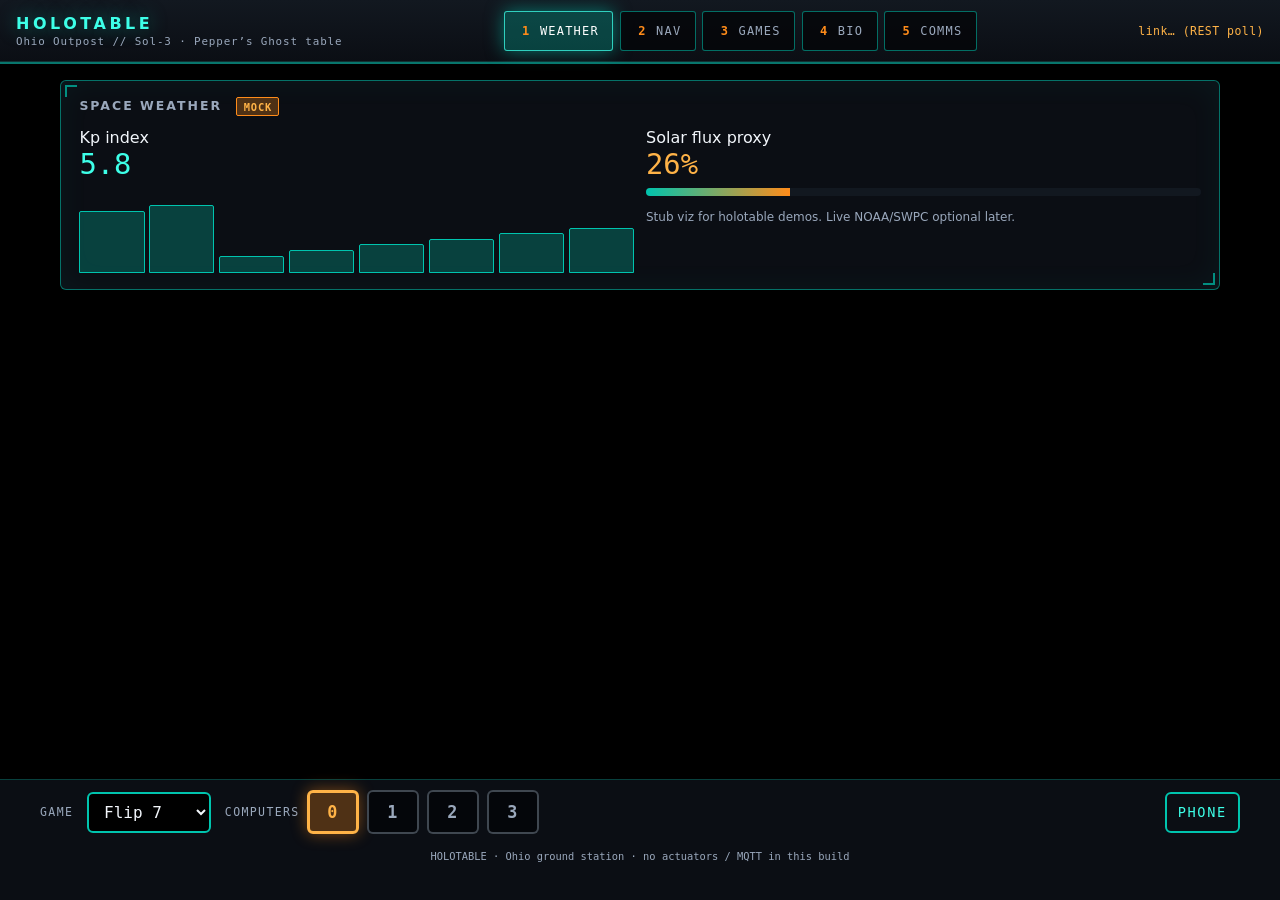
==== commit 828dcae4: "Fill the screen with the game during play. The table play view is the score card and a Home button. " ====
--- a/holotable/web/index.html
+++ b/holotable/web/index.html
@@ -59,42 +59,10 @@
       </div>
     </section>
 
-    <!-- REACTOR -->
+    <!-- REACTOR: the game fills this station. Setup stays on the home dashboard. -->
     <section class="station-panel" id="station-REACTOR" data-station-panel="REACTOR">
-      <div class="panel games-tab">
-        <h2>Games</h2>
-        <label class="game-one" for="game-picker">All games</label>
-        <select id="game-picker" aria-label="Choose a game">
-          <option value="flip7" data-game="flip7">Flip 7</option>
-          <option value="spike" data-game="spike">Spike</option>
-          <option value="manifest" data-game="manifest">MANIFEST</option>
-        </select>
-        <p class="legend" id="game-disclaimer">Flip 7.</p>
-      </div>
-
-      <div class="bot-picker panel" id="bot-picker" role="group" aria-label="Computer opponents">
-        <h2>Computers · solo / fill empty seats</h2>
-        <div class="bot-row" id="bot-row">
-          <button type="button" class="bot-n active" data-computers="0" aria-pressed="true">0</button>
-          <button type="button" class="bot-n" data-computers="1" aria-pressed="false">1</button>
-          <button type="button" class="bot-n" data-computers="2" aria-pressed="false">2</button>
-          <button type="button" class="bot-n" data-computers="3" aria-pressed="false">3</button>
-        </div>
-        <p class="legend">
-          Seat 0 = you (datapad). Bots auto-act — no phone pad needed.
-          Names: COSMOS · F.R.A.N.K. · Probe-7.
-        </p>
-      </div>
-
       <section class="score-card" id="score-card" aria-label="Scores"></section>
-      <p class="play-note" id="status" role="status"></p>
       <button type="button" class="end-game" id="btn-end-table" hidden>End game · show scores</button>
-      <p class="todo">
-        Solo: set <strong>Computers</strong> above, open
-        <a href="pad.html?seat=0">pad seat 0</a>.
-        Multi-human pads still work; bots fill other seats and auto-act.
-        Keys <kbd>1</kbd>–<kbd>5</kbd> switch stations.
-      </p>
     </section>
 
     <!-- BIO -->
@@ -124,7 +92,29 @@
     </section>
   </main>
 
-  <footer class="foot-hint">HOLOTABLE · Ohio ground station · no actuators / MQTT in this build</footer>
+  <footer class="holotable-foot">
+    <div class="home-setup">
+      <label class="game-one" for="game-picker">Game</label>
+      <select id="game-picker" aria-label="Choose a game">
+        <option value="flip7" data-game="flip7">Flip 7</option>
+        <option value="spike" data-game="spike">Spike</option>
+        <option value="manifest" data-game="manifest">MANIFEST</option>
+      </select>
+      <div class="bot-picker" id="bot-picker" role="group" aria-label="Computer opponents">
+        <span class="game-one">Computers</span>
+        <div class="bot-row" id="bot-row">
+          <button type="button" class="bot-n active" data-computers="0" aria-pressed="true">0</button>
+          <button type="button" class="bot-n" data-computers="1" aria-pressed="false">1</button>
+          <button type="button" class="bot-n" data-computers="2" aria-pressed="false">2</button>
+          <button type="button" class="bot-n" data-computers="3" aria-pressed="false">3</button>
+        </div>
+      </div>
+      <a class="phone-link" href="pad.html?seat=0">Phone</a>
+      <p class="play-note" id="status" role="status"></p>
+    </div>
+    <p class="foot-hint">HOLOTABLE · Ohio ground station · no actuators / MQTT in this build</p>
+  </footer>
+  <button type="button" id="btn-home" class="play-home">Home</button>
 
   <script src="js/holo.js"></script>
   <script>
@@ -146,6 +136,7 @@
         if (location.hash !== "#" + id) {
           history.replaceState(null, "", "#" + id);
         }
+        document.body.classList.toggle("play-mode", id === "REACTOR");
       }
 
       document.querySelectorAll("[data-station]").forEach(function (btn) {
@@ -203,18 +194,6 @@
       }
 
       function renderManifest(state) {
-        document.getElementById("game-disclaimer").textContent =
-          "MANIFEST. Name the good before they pay. Buyer pays 2. Look costs 1.";
-        const note = document.getElementById("status");
-        if (state.phase === "looking" && state.offer) {
-          note.textContent =
-            state.offer.seller_name + " names " + state.offer.claim.name +
-            " for " + state.offer.buyer_name + ". Paid 2.";
-        } else if (state.last_sale && state.last_sale.text) {
-          note.textContent = state.last_sale.text;
-        } else {
-          note.textContent = state.status || "";
-        }
         document.getElementById("btn-end-table").hidden = state.phase === "won";
       }
 
@@ -229,7 +208,6 @@
 
       function renderReactor(state) {
         const rules = Holo.rulesId(state);
-        const spike = rules === "spike";
         const manifest = rules === "manifest";
         syncPicker(rules);
         Holo.renderScoreCard(document.getElementById("score-card"), state);
@@ -243,11 +221,11 @@
           return;
         }
         endBtn.hidden = true;
-        document.getElementById("game-disclaimer").textContent = spike
-          ? "Spike. Nearest zero."
-          : "Flip 7.";
-        document.getElementById("status").textContent = state.status || "";
-      }
+      }
+
+      document.getElementById("btn-home").addEventListener("click", function () {
+        showStation("WEATHER");
+      });
 
       document.getElementById("game-picker").addEventListener("change", function (e) {
         if (!client) return;
--- a/holotable/web/css/holo.css
+++ b/holotable/web/css/holo.css
@@ -988,6 +988,288 @@
 .pad-shell .bonus-icon { font-size: 1.6rem; }
 .pad-shell .score-players li { font-size: 1.05rem; }
 
+/* Flip 7 only: fixed trays, cards drawn only for what was pulled. */
+.score-card.flip-trays {
+  --flip-card: 3.35rem;
+  --flip-gap: 0.4rem;
+  max-width: 40rem;
+}
+.flip-tray {
+  display: flex;
+  flex-wrap: nowrap;
+  justify-content: flex-start;
+  align-items: center;
+  gap: var(--flip-gap);
+  box-sizing: border-box;
+  margin-top: 0.85rem;
+  padding: 0.4rem;
+  border: 2px solid var(--teal);
+  border-radius: 18px;
+  background: var(--panel-hi);
+}
+.flip-number-tray {
+  width: max-content;
+  min-width: calc(7 * var(--flip-card) + 6 * var(--flip-gap) + 0.8rem);
+  min-height: calc(var(--flip-card) + 0.8rem);
+}
+.flip-bonus-tray {
+  width: max-content;
+  min-width: calc(3 * var(--flip-card) + 2 * var(--flip-gap) + 0.8rem);
+  min-height: calc(var(--flip-card) + 0.8rem);
+}
+.flip-drawn {
+  flex: 0 0 auto;
+  width: var(--flip-card);
+  height: var(--flip-card);
+  border-radius: 12px;
+  border: 2px solid var(--teal);
+  background: var(--bg);
+  color: var(--teal-bright);
+  display: flex;
+  align-items: center;
+  justify-content: center;
+  font-family: var(--mono);
+  font-size: 1.55rem;
+  font-weight: 700;
+}
+.flip-bonus {
+  color: var(--orange-bright);
+  border-color: var(--orange);
+  font-size: 1.7rem;
+}
+.pad-shell .score-card.flip-trays {
+  --flip-card: 2.3rem;
+  --flip-gap: 0.28rem;
+  max-width: 100%;
+}
+.pad-shell .flip-drawn { font-size: 1.05rem; border-radius: 8px; }
+.pad-shell .flip-bonus { font-size: 1.2rem; }
+.pad-shell .flip-number-tray { max-width: 100%; }
+
+/* Play fills the table the way a game fills a TV. Home dashboard stays off. */
+.play-home {
+  display: none;
+  position: fixed;
+  z-index: 30;
+  top: 1rem;
+  left: 1rem;
+  min-height: 2.75rem;
+  padding: 0.45rem 0.9rem;
+  font-family: var(--mono);
+  font-size: 0.85rem;
+  letter-spacing: 0.14em;
+  text-transform: uppercase;
+  color: var(--teal-bright);
+  background: var(--panel);
+  border: 2px solid var(--teal);
+  border-radius: 8px;
+  cursor: pointer;
+}
+.play-home:hover { box-shadow: var(--glow); }
+body.play-mode .play-home { display: inline-flex; align-items: center; }
+body.play-mode .holotable-top,
+body.play-mode .holotable-foot { display: none !important; }
+body.play-mode .stage {
+  max-width: none;
+  width: 100%;
+  min-height: 100vh;
+  margin: 0;
+  padding: 4.25rem 4vw 2rem;
+  justify-content: center;
+}
+body.play-mode #station-REACTOR {
+  flex: 1;
+  justify-content: center;
+  align-items: center;
+  gap: 1rem;
+}
+body.play-mode .score-card,
+body.play-mode .score-card.flip-trays {
+  width: min(1100px, 100%);
+  max-width: min(1100px, 100%);
+  margin: 0;
+  padding: 1.6rem 1.8rem 1.8rem;
+}
+body.play-mode .score-card.flip-trays {
+  --flip-card: clamp(2.6rem, 7.2vw, 6rem);
+  --flip-gap: clamp(0.28rem, 1vw, 0.7rem);
+}
+body.play-mode .flip-drawn { font-size: clamp(1.4rem, 3vw, 2.6rem); }
+body.play-mode .flip-bonus { font-size: clamp(1.6rem, 3.2vw, 2.8rem); }
+body.play-mode .score-players li { font-size: clamp(1.7rem, 4vw, 3rem); }
+body.play-mode .score-tile,
+body.play-mode .bonus-tile {
+  width: clamp(6.4rem, 16vw, 9.5rem);
+  height: clamp(6.4rem, 16vw, 9.5rem);
+}
+body.play-mode .score-tile { font-size: clamp(2.4rem, 5vw, 3.6rem); }
+body.play-mode .bonus-icon { font-size: clamp(2rem, 4vw, 3rem); }
+body.play-mode #btn-end-table { width: min(1100px, 100%); }
+
+.holotable-foot {
+  margin-top: auto;
+  padding: 0.65rem 1rem 0.9rem;
+  border-top: 1px solid rgba(0, 196, 174, 0.28);
+  background: var(--panel);
+}
+.home-setup {
+  display: flex;
+  flex-wrap: wrap;
+  align-items: center;
+  gap: 0.55rem 0.85rem;
+  max-width: 1200px;
+  margin: 0 auto 0.45rem;
+}
+.home-setup select,
+.pad-more select {
+  min-height: 2.6rem;
+  padding: 0.35rem 0.7rem;
+  font-family: var(--mono);
+  font-size: 1rem;
+  color: var(--text);
+  background: var(--bg);
+  border: 2px solid var(--teal);
+  border-radius: 6px;
+}
+.home-setup .bot-picker {
+  display: flex;
+  align-items: center;
+  gap: 0.45rem;
+  margin: 0;
+}
+.home-setup .play-note {
+  flex: 1 1 100%;
+  margin: 0;
+  max-width: none;
+  min-height: 0;
+}
+.home-setup .play-note:empty { display: none; }
+.phone-link {
+  margin-left: auto;
+  font-family: var(--mono);
+  letter-spacing: 0.12em;
+  text-transform: uppercase;
+  font-size: 0.85rem;
+  min-height: 2.6rem;
+  display: inline-flex;
+  align-items: center;
+  padding: 0 0.7rem;
+  border: 2px solid var(--teal);
+  border-radius: 6px;
+  text-decoration: none;
+}
+
+/* Phone: the game fills the screen. Setup stays folded. */
+body.pad {
+  height: 100dvh;
+  overflow: hidden;
+  background: #000;
+}
+.pad-shell {
+  max-width: 720px;
+  height: 100dvh;
+  max-height: 100dvh;
+  margin: 0 auto;
+  padding: 0.7rem 0.85rem 0.9rem;
+  display: flex;
+  flex-direction: column;
+  gap: 0.55rem;
+  overflow: hidden;
+}
+.pad-bar {
+  display: flex;
+  align-items: center;
+  justify-content: space-between;
+  gap: 0.5rem;
+}
+.pad-home {
+  font-family: var(--mono);
+  letter-spacing: 0.14em;
+  text-transform: uppercase;
+  font-size: 0.85rem;
+  color: var(--teal-bright);
+  text-decoration: none;
+  min-height: 2.5rem;
+  display: inline-flex;
+  align-items: center;
+  padding: 0 0.75rem;
+  border: 2px solid var(--teal);
+  border-radius: 8px;
+}
+.pad-bar .tag {
+  font-family: var(--mono);
+  font-size: 0.85rem;
+  letter-spacing: 0.08em;
+  text-transform: uppercase;
+  color: var(--orange-bright);
+}
+.pad-shell .score-card {
+  width: 100%;
+  max-width: none;
+  flex: 0 0 auto;
+  padding: 0.7rem 0.75rem 0.8rem;
+}
+.pad-shell .score-tile,
+.pad-shell .bonus-tile {
+  width: 4.1rem;
+  height: 4.1rem;
+  border-radius: 12px;
+}
+.pad-shell .score-tile { font-size: 1.45rem; }
+.pad-shell .bonus-icon { font-size: 1.35rem; }
+.pad-shell .score-players { margin-top: 0.4rem; }
+.pad-shell .score-players li { font-size: 1rem; padding: 0.2rem 0.05rem; }
+.pad-shell .pad-turn { margin: 0; }
+.pad-shell .play-hand {
+  flex: 1 1 auto;
+  min-height: 0;
+  overflow: auto;
+}
+.pad-shell .play-hand h2 {
+  margin: 0.15rem 0 0.45rem;
+  font-size: 0.72rem;
+  letter-spacing: 0.14em;
+  text-transform: uppercase;
+  color: var(--muted);
+}
+.pad-shell .actions { margin-top: auto; }
+.pad-shell #manifest-actions {
+  position: sticky;
+  bottom: 0;
+  background: #000;
+  padding-top: 0.35rem;
+}
+.pad-shell .pad-meta {
+  margin: 0;
+  text-align: center;
+  color: var(--orange-bright);
+  font-family: var(--mono);
+  font-size: 0.85rem;
+}
+.pad-more {
+  border-top: 1px solid rgba(154, 168, 188, 0.25);
+  padding-top: 0.45rem;
+}
+.pad-more summary {
+  cursor: pointer;
+  font-family: var(--mono);
+  letter-spacing: 0.12em;
+  text-transform: uppercase;
+  color: var(--muted);
+  min-height: 2.4rem;
+  display: flex;
+  align-items: center;
+}
+.pad-more select { width: 100%; margin: 0.35rem 0 0.6rem; }
+.pad-more .bot-picker { margin-bottom: 0.5rem; }
+.pad-more .game-one { display: block; margin-top: 0.35rem; }
+.pad-more #pad-todo {
+  margin: 0.4rem 0 0;
+  color: var(--muted);
+  font-size: 0.85rem;
+  line-height: 1.4;
+}
+
 /* —— MANIFEST —— */
 .manifest-board { margin-bottom: 0.75rem; }
 .manifest-offer {
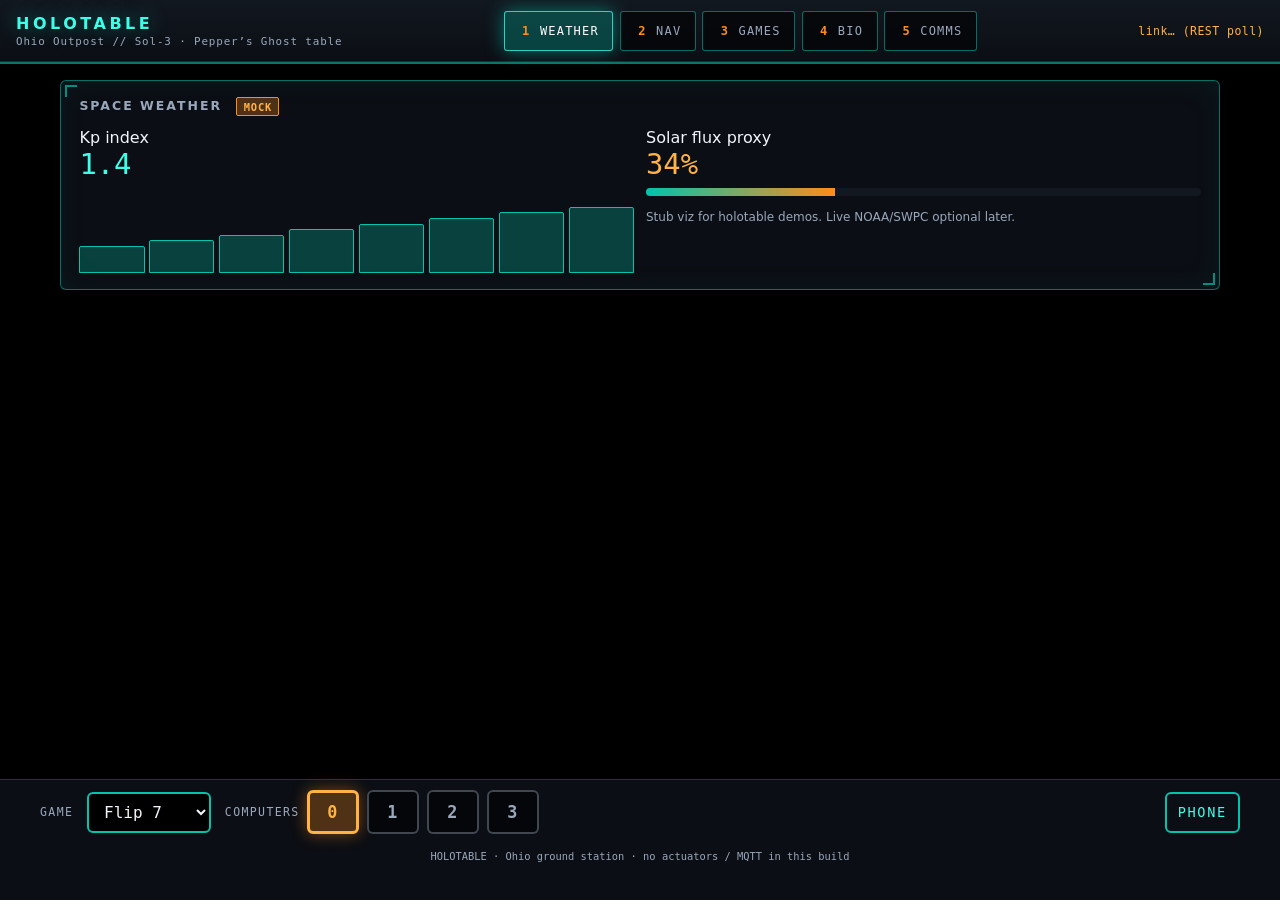
==== commit 63f2a889: "Make the phone a game screen instead of a shrunken table. A narrow browser opens pad.html. The phone" ====
--- a/holotable/web/index.html
+++ b/holotable/web/index.html
@@ -5,6 +5,15 @@
   <meta name="viewport" content="width=device-width, initial-scale=1" />
   <title>Holotable — Ohio Outpost // Sol-3</title>
   <link rel="stylesheet" href="css/holo.css" />
+  <script>
+    (function () {
+      var params = new URLSearchParams(location.search);
+      if (params.get("home") === "1") return;
+      if (!window.matchMedia("(max-width: 840px)").matches) return;
+      var seat = params.get("seat") || "0";
+      location.replace("pad.html?seat=" + encodeURIComponent(seat));
+    })();
+  </script>
 </head>
 <body class="holotable">
   <header class="holotable-top">
--- a/holotable/web/css/holo.css
+++ b/holotable/web/css/holo.css
@@ -628,8 +628,9 @@
   font-size: 1.05rem;
 }
 .pad-turn.waiting {
-  border-color: rgba(154, 168, 188, 0.35);
-  color: var(--muted);
+  border-color: var(--orange);
+  background: var(--orange-dim);
+  color: var(--orange-bright);
 }
 
 .hand {
@@ -689,15 +690,15 @@
   min-height: 3.5rem;
   padding: 0.9rem 0.5rem;
   border-radius: 6px;
-  border: 2px solid var(--teal);
-  background: var(--teal-dim);
-  color: var(--teal-bright);
+  border: 2px solid var(--orange);
+  background: var(--orange-dim);
+  color: var(--orange-bright);
   cursor: pointer;
   transition: background 0.12s, box-shadow 0.12s, opacity 0.12s;
 }
 .actions button:hover:not(:disabled) {
-  background: rgba(0, 196, 174, 0.45);
-  box-shadow: var(--glow);
+  background: rgba(255, 140, 26, 0.45);
+  box-shadow: var(--glow-orange);
 }
 .actions button:active:not(:disabled) {
   transform: scale(0.98);
@@ -1038,12 +1039,12 @@
   font-size: 1.7rem;
 }
 .pad-shell .score-card.flip-trays {
-  --flip-card: 2.3rem;
-  --flip-gap: 0.28rem;
+  --flip-gap: 0.3rem;
+  --flip-card: calc((100vw - 6.6rem) / 7);
   max-width: 100%;
 }
-.pad-shell .flip-drawn { font-size: 1.05rem; border-radius: 8px; }
-.pad-shell .flip-bonus { font-size: 1.2rem; }
+.pad-shell .flip-drawn { font-size: clamp(1rem, 4vw, 1.55rem); border-radius: 8px; }
+.pad-shell .flip-bonus { font-size: clamp(1.15rem, 4.4vw, 1.7rem); }
 .pad-shell .flip-number-tray { max-width: 100%; }
 
 /* Play fills the table the way a game fills a TV. Home dashboard stays off. */
@@ -1120,8 +1121,7 @@
   max-width: 1200px;
   margin: 0 auto 0.45rem;
 }
-.home-setup select,
-.pad-more select {
+.home-setup select {
   min-height: 2.6rem;
   padding: 0.35rem 0.7rem;
   font-family: var(--mono);
@@ -1187,13 +1187,13 @@
   letter-spacing: 0.14em;
   text-transform: uppercase;
   font-size: 0.85rem;
-  color: var(--teal-bright);
+  color: var(--orange-bright);
   text-decoration: none;
   min-height: 2.5rem;
   display: inline-flex;
   align-items: center;
   padding: 0 0.75rem;
-  border: 2px solid var(--teal);
+  border: 2px solid var(--orange);
   border-radius: 8px;
 }
 .pad-bar .tag {
@@ -1206,8 +1206,29 @@
 .pad-shell .score-card {
   width: 100%;
   max-width: none;
-  flex: 0 0 auto;
+  flex: 1 1 auto;
+  min-height: 0;
+  overflow: auto;
+  box-shadow: none;
   padding: 0.7rem 0.75rem 0.8rem;
+}
+.pad-shell .card {
+  border-color: var(--orange);
+  box-shadow: none;
+  background: var(--panel);
+}
+.pad-shell .card .rank { color: var(--orange-bright); }
+.pad-shell .hand { min-height: 0; margin: 0; }
+.pad-shell .role-btn,
+.pad-shell .good-card {
+  border-color: var(--orange);
+  background: var(--orange-dim);
+  color: var(--orange-bright);
+  box-shadow: none;
+}
+.pad-shell .role-btn.is-on,
+.pad-shell .good-card.is-on {
+  box-shadow: var(--glow-orange);
 }
 .pad-shell .score-tile,
 .pad-shell .bonus-tile {
@@ -1246,30 +1267,6 @@
   font-family: var(--mono);
   font-size: 0.85rem;
 }
-.pad-more {
-  border-top: 1px solid rgba(154, 168, 188, 0.25);
-  padding-top: 0.45rem;
-}
-.pad-more summary {
-  cursor: pointer;
-  font-family: var(--mono);
-  letter-spacing: 0.12em;
-  text-transform: uppercase;
-  color: var(--muted);
-  min-height: 2.4rem;
-  display: flex;
-  align-items: center;
-}
-.pad-more select { width: 100%; margin: 0.35rem 0 0.6rem; }
-.pad-more .bot-picker { margin-bottom: 0.5rem; }
-.pad-more .game-one { display: block; margin-top: 0.35rem; }
-.pad-more #pad-todo {
-  margin: 0.4rem 0 0;
-  color: var(--muted);
-  font-size: 0.85rem;
-  line-height: 1.4;
-}
-
 /* —— MANIFEST —— */
 .manifest-board { margin-bottom: 0.75rem; }
 .manifest-offer {
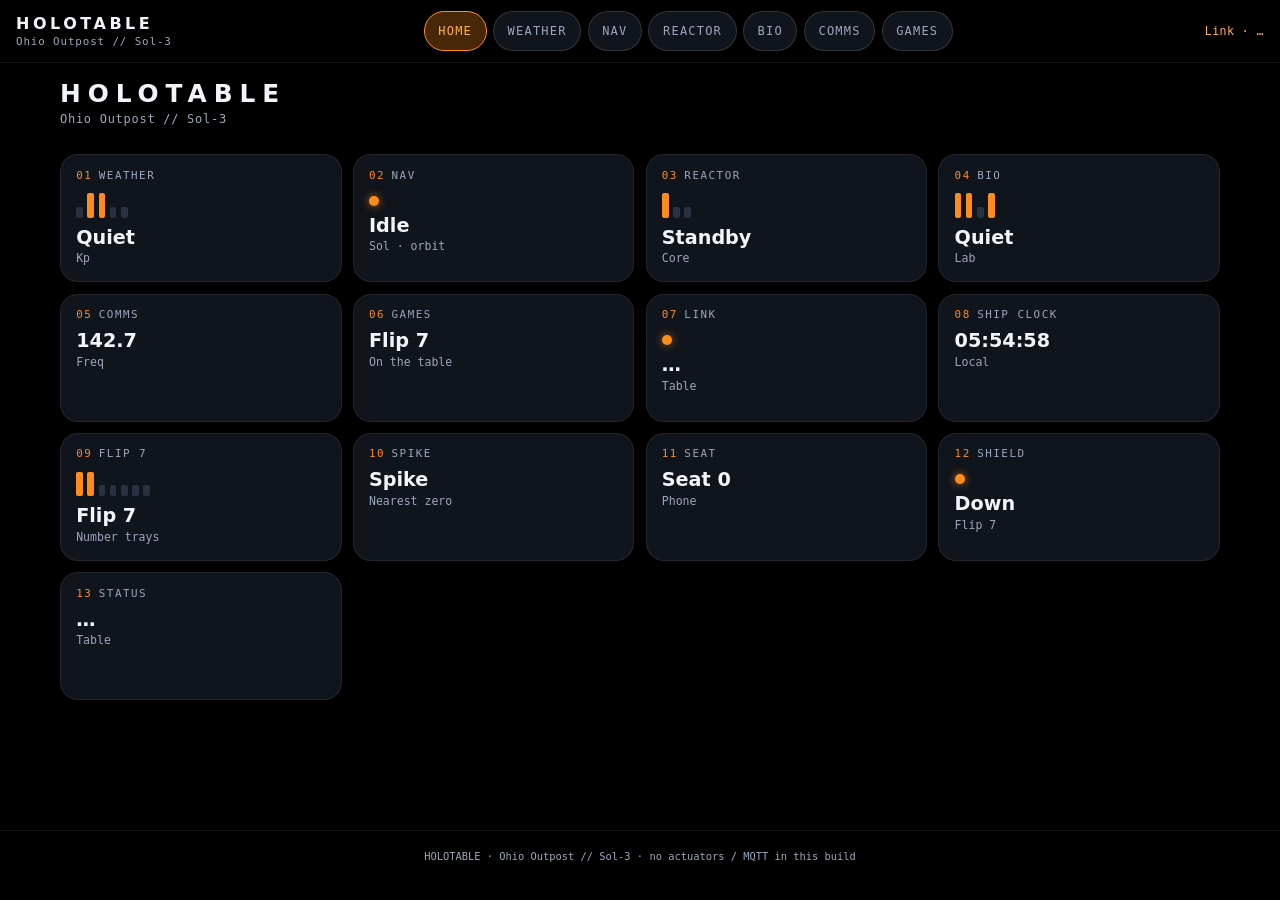
==== commit b010df1a: "Match the home dashboard to the dark status-card grid. Home is the card grid, and Weather, Nav, Reac" ====
--- a/holotable/web/index.html
+++ b/holotable/web/index.html
@@ -19,122 +19,238 @@
   <header class="holotable-top">
     <div class="holotable-brand">
       <span class="name">Holotable</span>
-      <span class="sub">Ohio Outpost // Sol-3 · Pepper’s Ghost table</span>
+      <span class="sub">Ohio Outpost // Sol-3</span>
     </div>
     <nav class="station-bar" aria-label="Stations">
-      <button type="button" data-station="WEATHER" class="active"><span class="key">1</span>Weather</button>
-      <button type="button" data-station="NAV"><span class="key">2</span>Nav</button>
-      <button type="button" data-station="REACTOR"><span class="key">3</span>Games</button>
-      <button type="button" data-station="BIO"><span class="key">4</span>Bio</button>
-      <button type="button" data-station="COMMS"><span class="key">5</span>Comms</button>
+      <button type="button" data-station="HOME" class="active">Home</button>
+      <button type="button" data-station="WEATHER">Weather</button>
+      <button type="button" data-station="NAV">Nav</button>
+      <button type="button" data-station="REACTOR">Reactor</button>
+      <button type="button" data-station="BIO">Bio</button>
+      <button type="button" data-station="COMMS">Comms</button>
+      <button type="button" data-station="GAMES">Games</button>
     </nav>
-    <div class="conn" id="conn">connecting…</div>
+    <div class="conn" id="conn">Link · …</div>
   </header>
 
   <main class="stage">
-    <!-- WEATHER -->
-    <section class="station-panel active" id="station-WEATHER" data-station-panel="WEATHER">
-      <div class="panel">
-        <h2>Space weather <span class="mock-badge">MOCK</span></h2>
-        <div class="viz-grid">
-          <div>
-            <div>Kp index</div>
-            <div style="font-family:var(--mono);font-size:1.8rem;color:var(--teal-bright)" data-kp>—</div>
-            <div class="kp-blocks" aria-hidden="true">
-              <i></i><i></i><i></i><i></i><i></i><i></i><i></i><i></i>
-            </div>
-          </div>
-          <div>
-            <div>Solar flux proxy</div>
-            <div style="font-family:var(--mono);font-size:1.8rem;color:var(--orange-bright)" data-solar>—</div>
-            <div class="meter"><span data-solar-bar style="width:40%"></span></div>
-            <p class="legend">Stub viz for holotable demos. Live NOAA/SWPC optional later.</p>
+    <section class="station-panel active" id="station-HOME" data-station-panel="HOME">
+      <div class="home-title">
+        <h1>Holotable</h1>
+        <p>Ohio Outpost // Sol-3</p>
+      </div>
+      <div class="status-grid" aria-label="Home">
+        <article class="status-card">
+          <div class="card-kicker"><span class="idx">01</span> Weather</div>
+          <div class="mark-row" aria-hidden="true"><i></i><i class="on"></i><i class="on"></i><i></i><i></i></div>
+          <div class="card-value">Quiet</div>
+          <div class="card-note">Kp</div>
+        </article>
+        <article class="status-card">
+          <div class="card-kicker"><span class="idx">02</span> Nav</div>
+          <div class="mark-dot" aria-hidden="true"></div>
+          <div class="card-value">Idle</div>
+          <div class="card-note">Sol · orbit</div>
+        </article>
+        <article class="status-card">
+          <div class="card-kicker"><span class="idx">03</span> Reactor</div>
+          <div class="mark-row" aria-hidden="true"><i class="on"></i><i></i><i></i></div>
+          <div class="card-value">Standby</div>
+          <div class="card-note">Core</div>
+        </article>
+        <article class="status-card">
+          <div class="card-kicker"><span class="idx">04</span> Bio</div>
+          <div class="mark-row" aria-hidden="true"><i class="on"></i><i class="on"></i><i></i><i class="on"></i></div>
+          <div class="card-value">Quiet</div>
+          <div class="card-note">Lab</div>
+        </article>
+        <article class="status-card">
+          <div class="card-kicker"><span class="idx">05</span> Comms</div>
+          <div class="card-value" id="card-comms">142.7</div>
+          <div class="card-note">Freq</div>
+        </article>
+        <article class="status-card">
+          <div class="card-kicker"><span class="idx">06</span> Games</div>
+          <div class="card-value" id="card-game">Flip 7</div>
+          <div class="card-note">On the table</div>
+        </article>
+        <article class="status-card">
+          <div class="card-kicker"><span class="idx">07</span> Link</div>
+          <div class="mark-dot" aria-hidden="true"></div>
+          <div class="card-value" id="card-link">…</div>
+          <div class="card-note">Table</div>
+        </article>
+        <article class="status-card">
+          <div class="card-kicker"><span class="idx">08</span> Ship clock</div>
+          <div class="card-value" id="card-clock">—</div>
+          <div class="card-note">Local</div>
+        </article>
+        <article class="status-card">
+          <div class="card-kicker"><span class="idx">09</span> Flip 7</div>
+          <div class="mark-row" aria-hidden="true"><i class="on"></i><i class="on"></i><i></i><i></i><i></i><i></i><i></i></div>
+          <div class="card-value">Flip 7</div>
+          <div class="card-note">Number trays</div>
+        </article>
+        <article class="status-card">
+          <div class="card-kicker"><span class="idx">10</span> Spike</div>
+          <div class="card-value">Spike</div>
+          <div class="card-note">Nearest zero</div>
+        </article>
+        <article class="status-card">
+          <div class="card-kicker"><span class="idx">11</span> Seat</div>
+          <div class="card-value">Seat 0</div>
+          <div class="card-note">Phone</div>
+        </article>
+        <article class="status-card">
+          <div class="card-kicker"><span class="idx">12</span> Shield</div>
+          <div class="mark-dot" aria-hidden="true"></div>
+          <div class="card-value" id="card-shield">Down</div>
+          <div class="card-note">Flip 7</div>
+        </article>
+        <article class="status-card">
+          <div class="card-kicker"><span class="idx">13</span> Status</div>
+          <div class="card-value" id="card-status">…</div>
+          <div class="card-note">Table</div>
+        </article>
+      </div>
+    </section>
+
+    <section class="station-panel" id="station-WEATHER" data-station-panel="WEATHER">
+      <div class="status-grid">
+        <article class="status-card">
+          <div class="card-kicker"><span class="idx">01</span> Weather</div>
+          <div class="mark-row" aria-hidden="true"><i></i><i class="on"></i><i class="on"></i><i></i></div>
+          <div class="card-value">Quiet</div>
+          <div class="card-note">Kp</div>
+        </article>
+        <article class="status-card">
+          <div class="card-kicker"><span class="idx">02</span> Solar</div>
+          <div class="mark-row" aria-hidden="true"><i class="on"></i><i></i><i></i><i></i></div>
+          <div class="card-value">Low</div>
+          <div class="card-note">Mark only</div>
+        </article>
+      </div>
+    </section>
+
+    <section class="station-panel" id="station-NAV" data-station-panel="NAV">
+      <div class="status-grid">
+        <article class="status-card">
+          <div class="card-kicker"><span class="idx">01</span> Nav</div>
+          <div class="mark-dot" aria-hidden="true"></div>
+          <div class="card-value">Idle</div>
+          <div class="card-note">Sol · orbit</div>
+        </article>
+        <article class="status-card">
+          <div class="card-kicker"><span class="idx">02</span> Fix</div>
+          <div class="mark-row" aria-hidden="true"><i class="on"></i><i class="on"></i><i></i></div>
+          <div class="card-value">Hold</div>
+          <div class="card-note">No track</div>
+        </article>
+      </div>
+    </section>
+
+    <section class="station-panel" id="station-REACTOR" data-station-panel="REACTOR">
+      <div class="status-grid">
+        <article class="status-card">
+          <div class="card-kicker"><span class="idx">01</span> Reactor</div>
+          <div class="mark-row" aria-hidden="true"><i class="on"></i><i></i><i></i></div>
+          <div class="card-value">Standby</div>
+          <div class="card-note">Core</div>
+        </article>
+        <article class="status-card">
+          <div class="card-kicker"><span class="idx">02</span> Load</div>
+          <div class="mark-dot" aria-hidden="true"></div>
+          <div class="card-value">Dark</div>
+          <div class="card-note">Table</div>
+        </article>
+      </div>
+    </section>
+
+    <section class="station-panel" id="station-BIO" data-station-panel="BIO">
+      <div class="status-grid">
+        <article class="status-card">
+          <div class="card-kicker"><span class="idx">01</span> Bio</div>
+          <div class="mark-row" aria-hidden="true"><i class="on"></i><i class="on"></i><i></i><i class="on"></i></div>
+          <div class="card-value">Quiet</div>
+          <div class="card-note">Lab</div>
+        </article>
+        <article class="status-card">
+          <div class="card-kicker"><span class="idx">02</span> Bench</div>
+          <div class="mark-dot" aria-hidden="true"></div>
+          <div class="card-value">Dark</div>
+          <div class="card-note">No feed</div>
+        </article>
+      </div>
+    </section>
+
+    <section class="station-panel" id="station-COMMS" data-station-panel="COMMS">
+      <div class="status-grid" id="freq-dial">
+        <button type="button" class="status-card freq-card active" data-freq="142.7">
+          <div class="card-kicker"><span class="idx">01</span> Comms</div>
+          <div class="card-value">142.7</div>
+          <div class="card-note">Locked</div>
+        </button>
+        <button type="button" class="status-card freq-card" data-freq="218.4">
+          <div class="card-kicker"><span class="idx">02</span> Comms</div>
+          <div class="card-value">218.4</div>
+          <div class="card-note">Open</div>
+        </button>
+        <button type="button" class="status-card freq-card" data-freq="333.0">
+          <div class="card-kicker"><span class="idx">03</span> Comms</div>
+          <div class="card-value">333.0</div>
+          <div class="card-note">Open</div>
+        </button>
+        <button type="button" class="status-card freq-card" data-freq="407.1">
+          <div class="card-kicker"><span class="idx">04</span> Comms</div>
+          <div class="card-value">407.1</div>
+          <div class="card-note">Open</div>
+        </button>
+      </div>
+    </section>
+
+    <section class="station-panel" id="station-GAMES" data-station-panel="GAMES">
+      <div class="games-setup">
+        <label class="game-one" for="game-picker">Game</label>
+        <select id="game-picker" aria-label="Choose a game">
+          <option value="flip7" data-game="flip7">Flip 7</option>
+          <option value="spike" data-game="spike">Spike</option>
+          <option value="manifest" data-game="manifest">MANIFEST</option>
+        </select>
+        <div class="bot-picker" id="bot-picker" role="group" aria-label="Computer opponents">
+          <span class="game-one">Computers</span>
+          <div class="bot-row" id="bot-row">
+            <button type="button" class="bot-n active" data-computers="0" aria-pressed="true">0</button>
+            <button type="button" class="bot-n" data-computers="1" aria-pressed="false">1</button>
+            <button type="button" class="bot-n" data-computers="2" aria-pressed="false">2</button>
+            <button type="button" class="bot-n" data-computers="3" aria-pressed="false">3</button>
           </div>
         </div>
-      </div>
-    </section>
-
-    <!-- NAV -->
-    <section class="station-panel" id="station-NAV" data-station-panel="NAV">
-      <div class="panel">
-        <h2>Navigation <span class="mock-badge">MOCK</span></h2>
-        <div class="nav-orbit" aria-label="Earth / ISS stub">
-          <div class="earth" title="Earth"></div>
-          <div class="iss" title="ISS stub"></div>
-        </div>
-        <p class="legend" style="text-align:center">
-          Earth / ISS-style orbit stub. Wire TLE / ISS API in a later pass.
-        </p>
-      </div>
-    </section>
-
-    <!-- REACTOR: the game fills this station. Setup stays on the home dashboard. -->
-    <section class="station-panel" id="station-REACTOR" data-station-panel="REACTOR">
+        <a class="phone-link" href="pad.html?seat=0">Phone</a>
+        <button type="button" class="play-btn" id="btn-play">Play</button>
+        <p class="play-note" id="status" role="status"></p>
+      </div>
       <section class="score-card" id="score-card" aria-label="Scores"></section>
       <button type="button" class="end-game" id="btn-end-table" hidden>End game · show scores</button>
     </section>
-
-    <!-- BIO -->
-    <section class="station-panel" id="station-BIO" data-station-panel="BIO">
-      <div class="panel">
-        <h2>Bio lab · specimens <span class="mock-badge">MOCK</span></h2>
-        <div class="vials" id="vials">
-          <!-- SP-01 .. SP-08 -->
-        </div>
-        <p class="legend">Specimen vials SP-01–SP-08. Status flips locally for table energy.</p>
-      </div>
-    </section>
-
-    <!-- COMMS -->
-    <section class="station-panel" id="station-COMMS" data-station-panel="COMMS">
-      <div class="panel">
-        <h2>Comms · frequency dial <span class="mock-badge">MOCK</span></h2>
-        <div class="freq-dial" id="freq-dial">
-          <button type="button" data-freq="142.7" class="active">142.7</button>
-          <button type="button" data-freq="218.4">218.4</button>
-          <button type="button" data-freq="333.0">333.0</button>
-          <button type="button" data-freq="407.1">407.1</button>
-        </div>
-        <div class="comms-wave" aria-hidden="true"></div>
-        <p class="legend" id="freq-label">Locked 142.7 MHz (stub)</p>
-      </div>
-    </section>
   </main>
 
   <footer class="holotable-foot">
-    <div class="home-setup">
-      <label class="game-one" for="game-picker">Game</label>
-      <select id="game-picker" aria-label="Choose a game">
-        <option value="flip7" data-game="flip7">Flip 7</option>
-        <option value="spike" data-game="spike">Spike</option>
-        <option value="manifest" data-game="manifest">MANIFEST</option>
-      </select>
-      <div class="bot-picker" id="bot-picker" role="group" aria-label="Computer opponents">
-        <span class="game-one">Computers</span>
-        <div class="bot-row" id="bot-row">
-          <button type="button" class="bot-n active" data-computers="0" aria-pressed="true">0</button>
-          <button type="button" class="bot-n" data-computers="1" aria-pressed="false">1</button>
-          <button type="button" class="bot-n" data-computers="2" aria-pressed="false">2</button>
-          <button type="button" class="bot-n" data-computers="3" aria-pressed="false">3</button>
-        </div>
-      </div>
-      <a class="phone-link" href="pad.html?seat=0">Phone</a>
-      <p class="play-note" id="status" role="status"></p>
-    </div>
-    <p class="foot-hint">HOLOTABLE · Ohio ground station · no actuators / MQTT in this build</p>
+    <p class="foot-hint">HOLOTABLE · Ohio Outpost // Sol-3 · no actuators / MQTT in this build</p>
   </footer>
   <button type="button" id="btn-home" class="play-home">Home</button>
 
   <script src="js/holo.js"></script>
   <script>
     (function () {
-      const STATIONS = ["WEATHER", "NAV", "REACTOR", "BIO", "COMMS"];
-      let current = "WEATHER";
+      const STATIONS = ["HOME", "WEATHER", "NAV", "REACTOR", "BIO", "COMMS", "GAMES"];
+      let current = "HOME";
       let client = null;
       let lastRules = "flip7";
       let lastComputers = 0;
+      let playing = false;
 
       function showStation(id) {
+        if (id !== "GAMES") playing = false;
         current = id;
         document.querySelectorAll("[data-station]").forEach(function (btn) {
           btn.classList.toggle("active", btn.getAttribute("data-station") === id);
@@ -145,7 +261,7 @@
         if (location.hash !== "#" + id) {
           history.replaceState(null, "", "#" + id);
         }
-        document.body.classList.toggle("play-mode", id === "REACTOR");
+        document.body.classList.toggle("play-mode", playing);
       }
 
       document.querySelectorAll("[data-station]").forEach(function (btn) {
@@ -157,7 +273,7 @@
       window.addEventListener("keydown", function (e) {
         if (e.target && /input|textarea|select/i.test(e.target.tagName)) return;
         const n = e.key;
-        if (n >= "1" && n <= "5") {
+        if (n >= "1" && n <= "7") {
           showStation(STATIONS[Number(n) - 1]);
         }
       });
@@ -165,33 +281,27 @@
       const hash = (location.hash || "").replace(/^#/, "").toUpperCase();
       if (STATIONS.indexOf(hash) >= 0) showStation(hash);
 
-      // BIO vials
-      const vials = document.getElementById("vials");
-      for (let i = 1; i <= 8; i++) {
-        const code = "SP-" + String(i).padStart(2, "0");
-        const d = document.createElement("div");
-        d.className = "vial";
-        d.innerHTML = '<div class="code">' + code + '</div><div class="st">STABLE</div>';
-        vials.appendChild(d);
-      }
-
-      // COMMS
       document.getElementById("freq-dial").addEventListener("click", function (e) {
         const btn = e.target.closest("button[data-freq]");
         if (!btn) return;
         document.querySelectorAll("#freq-dial button").forEach(function (b) {
-          b.classList.toggle("active", b === btn);
-        });
-        document.getElementById("freq-label").textContent =
-          "Locked " + btn.getAttribute("data-freq") + " MHz (stub)";
-      });
-
-      // Mock ticks
-      const weatherRoot = document.getElementById("station-WEATHER");
-      const bioRoot = document.getElementById("station-BIO");
-      Holo.Stations.weatherTick(weatherRoot);
-      setInterval(function () { Holo.Stations.weatherTick(weatherRoot); }, 2800);
-      setInterval(function () { Holo.Stations.bioTick(bioRoot); }, 4200);
+          const on = b === btn;
+          b.classList.toggle("active", on);
+          const note = b.querySelector(".card-note");
+          if (note) note.textContent = on ? "Locked" : "Open";
+        });
+        document.getElementById("card-comms").textContent = btn.getAttribute("data-freq");
+      });
+
+      function tickClock() {
+        const now = new Date();
+        const hh = String(now.getHours()).padStart(2, "0");
+        const mm = String(now.getMinutes()).padStart(2, "0");
+        const ss = String(now.getSeconds()).padStart(2, "0");
+        document.getElementById("card-clock").textContent = hh + ":" + mm + ":" + ss;
+      }
+      tickClock();
+      setInterval(tickClock, 1000);
 
       // Reactor live state
       const conn = document.getElementById("conn");
@@ -223,6 +333,10 @@
         if (state.computers !== undefined && state.computers !== null) {
           syncBots(state.computers);
         }
+        const names = { flip7: "Flip 7", spike: "Spike", manifest: "MANIFEST" };
+        document.getElementById("card-game").textContent = names[rules] || "Flip 7";
+        document.getElementById("card-shield").textContent =
+          rules === "flip7" && state.shield ? "Up" : "Down";
         const endBtn = document.getElementById("btn-end-table");
         if (manifest) {
           endBtn.hidden = false;
@@ -233,7 +347,12 @@
       }
 
       document.getElementById("btn-home").addEventListener("click", function () {
-        showStation("WEATHER");
+        showStation("HOME");
+      });
+
+      document.getElementById("btn-play").addEventListener("click", function () {
+        playing = true;
+        showStation("GAMES");
       });
 
       document.getElementById("game-picker").addEventListener("change", function (e) {
@@ -266,8 +385,11 @@
       client = Holo.connect({
         role: "table",
         onConn: function (ok) {
-          conn.textContent = ok ? "link OK · ws" : "link… (REST poll)";
+          const label = ok ? "OK" : "…";
+          conn.textContent = "Link · " + label;
           conn.className = "conn " + (ok ? "ok" : "bad");
+          document.getElementById("card-link").textContent = label;
+          document.getElementById("card-status").textContent = label;
         },
         onState: renderReactor,
         onError: function (err) {
--- a/holotable/web/css/holo.css
+++ b/holotable/web/css/holo.css
@@ -53,9 +53,8 @@
   justify-content: space-between;
   gap: 0.75rem;
   padding: 0.7rem 1rem;
-  background: linear-gradient(180deg, #121820 0%, var(--panel) 100%);
-  border-bottom: 2px solid var(--border);
-  box-shadow: 0 4px 24px rgba(0, 0, 0, 0.6), inset 0 -1px 0 rgba(61, 255, 232, 0.15);
+  background: #000;
+  border-bottom: 1px solid rgba(242, 246, 251, 0.08);
 }
 
 .holotable-brand {
@@ -68,8 +67,7 @@
   font-size: 1rem;
   letter-spacing: 0.22em;
   text-transform: uppercase;
-  color: var(--teal-bright);
-  text-shadow: var(--glow);
+  color: var(--text);
   font-weight: 600;
 }
 
@@ -93,10 +91,10 @@
   text-transform: uppercase;
   min-height: 2.5rem;
   padding: 0.5rem 0.85rem;
-  border: 1px solid var(--border);
-  background: rgba(5, 7, 10, 0.85);
-  color: var(--muted);
-  border-radius: 3px;
+  border: 1px solid rgba(242, 246, 251, 0.14);
+  background: #10141c;
+  color: var(--muted);
+  border-radius: 999px;
   cursor: pointer;
   transition: color 0.12s, border-color 0.12s, background 0.12s, box-shadow 0.12s;
 }
@@ -111,15 +109,15 @@
 
 .station-bar button:hover,
 .station-bar button.active {
-  color: var(--teal-bright);
-  border-color: var(--teal);
-  background: var(--teal-dim);
-  box-shadow: var(--glow);
+  color: var(--orange-bright);
+  border-color: var(--orange);
+  background: var(--orange-dim);
+  box-shadow: none;
 }
 
 .station-bar button.active {
-  color: #fff;
-  border-color: var(--border-strong);
+  color: var(--orange-bright);
+  border-color: var(--orange);
 }
 
 .conn {
@@ -129,7 +127,7 @@
   letter-spacing: 0.04em;
 }
 
-.conn.ok { color: var(--teal-bright); text-shadow: 0 0 8px rgba(0, 196, 174, 0.5); }
+.conn.ok { color: var(--orange-bright); text-shadow: none; }
 .conn.bad { color: var(--orange-bright); }
 
 /* —— Stage —— */
@@ -145,6 +143,103 @@
 
 .station-panel { display: none; flex: 1; flex-direction: column; gap: 0.85rem; }
 .station-panel.active { display: flex; }
+
+.home-title h1 {
+  margin: 0;
+  font-size: 1.55rem;
+  letter-spacing: 0.28em;
+  text-transform: uppercase;
+  font-weight: 600;
+}
+.home-title p {
+  margin: 0.25rem 0 0.9rem;
+  color: var(--muted);
+  font-family: var(--mono);
+  font-size: 0.75rem;
+  letter-spacing: 0.06em;
+}
+.status-grid {
+  display: grid;
+  grid-template-columns: repeat(4, minmax(0, 1fr));
+  gap: 0.7rem;
+}
+@media (max-width: 980px) {
+  .status-grid { grid-template-columns: repeat(2, minmax(0, 1fr)); }
+}
+.status-card {
+  background: #10141c;
+  border: 1px solid rgba(242, 246, 251, 0.08);
+  border-radius: 18px;
+  padding: 0.85rem 0.95rem 0.95rem;
+  min-height: 8rem;
+  text-align: left;
+  color: var(--text);
+}
+button.status-card {
+  font: inherit;
+  cursor: pointer;
+  width: 100%;
+}
+button.status-card.active { border-color: var(--orange); }
+.card-kicker {
+  display: flex;
+  gap: 0.4rem;
+  font-family: var(--mono);
+  font-size: 0.68rem;
+  letter-spacing: 0.14em;
+  text-transform: uppercase;
+  color: var(--muted);
+}
+.card-kicker .idx { color: var(--orange); }
+.mark-row {
+  display: flex;
+  align-items: flex-end;
+  gap: 0.28rem;
+  height: 1.55rem;
+  margin-top: 0.7rem;
+}
+.mark-row i {
+  display: block;
+  width: 0.42rem;
+  height: 45%;
+  border-radius: 2px;
+  background: #2a3140;
+}
+.mark-row i.on {
+  background: var(--orange);
+  height: 100%;
+}
+.mark-dot {
+  width: 0.65rem;
+  height: 0.65rem;
+  margin-top: 0.85rem;
+  border-radius: 50%;
+  background: var(--orange);
+  box-shadow: 0 0 8px rgba(255, 140, 26, 0.7);
+}
+.card-value {
+  margin-top: 0.5rem;
+  font-size: 1.2rem;
+  font-weight: 650;
+}
+.card-note {
+  margin-top: 0.15rem;
+  font-family: var(--mono);
+  font-size: 0.72rem;
+  color: var(--muted);
+}
+.games-setup .play-btn {
+  min-height: 2.6rem;
+  padding: 0.4rem 0.9rem;
+  font-family: var(--mono);
+  letter-spacing: 0.12em;
+  text-transform: uppercase;
+  color: var(--orange-bright);
+  background: var(--orange-dim);
+  border: 2px solid var(--orange);
+  border-radius: 8px;
+  cursor: pointer;
+}
 
 .panel {
   background: var(--panel);
@@ -900,7 +995,7 @@
   box-shadow: var(--glow);
   max-width: 28rem;
 }
-#station-REACTOR .score-card {
+#station-GAMES .score-card {
   margin: 0.25rem auto 0;
 }
 .score-card-title {
@@ -968,7 +1063,7 @@
   color: var(--muted);
   min-height: 1.2rem;
 }
-#station-REACTOR .end-game {
+#station-GAMES .end-game {
   display: block;
   margin: 0.75rem auto 0;
 }
@@ -1069,7 +1164,8 @@
 .play-home:hover { box-shadow: var(--glow); }
 body.play-mode .play-home { display: inline-flex; align-items: center; }
 body.play-mode .holotable-top,
-body.play-mode .holotable-foot { display: none !important; }
+body.play-mode .holotable-foot,
+body.play-mode .games-setup { display: none !important; }
 body.play-mode .stage {
   max-width: none;
   width: 100%;
@@ -1078,7 +1174,7 @@
   padding: 4.25rem 4vw 2rem;
   justify-content: center;
 }
-body.play-mode #station-REACTOR {
+body.play-mode #station-GAMES {
   flex: 1;
   justify-content: center;
   align-items: center;
@@ -1110,10 +1206,13 @@
 .holotable-foot {
   margin-top: auto;
   padding: 0.65rem 1rem 0.9rem;
-  border-top: 1px solid rgba(0, 196, 174, 0.28);
-  background: var(--panel);
-}
-.home-setup {
+  border-top: 1px solid rgba(242, 246, 251, 0.08);
+  background: #000;
+}
+#station-GAMES .score-card { display: none; }
+body.play-mode #station-GAMES .score-card { display: block; }
+
+.games-setup {
   display: flex;
   flex-wrap: wrap;
   align-items: center;
@@ -1121,7 +1220,7 @@
   max-width: 1200px;
   margin: 0 auto 0.45rem;
 }
-.home-setup select {
+.games-setup select {
   min-height: 2.6rem;
   padding: 0.35rem 0.7rem;
   font-family: var(--mono);
@@ -1131,19 +1230,19 @@
   border: 2px solid var(--teal);
   border-radius: 6px;
 }
-.home-setup .bot-picker {
+.games-setup .bot-picker {
   display: flex;
   align-items: center;
   gap: 0.45rem;
   margin: 0;
 }
-.home-setup .play-note {
+.games-setup .play-note {
   flex: 1 1 100%;
   margin: 0;
   max-width: none;
   min-height: 0;
 }
-.home-setup .play-note:empty { display: none; }
+.games-setup .play-note:empty { display: none; }
 .phone-link {
   margin-left: auto;
   font-family: var(--mono);
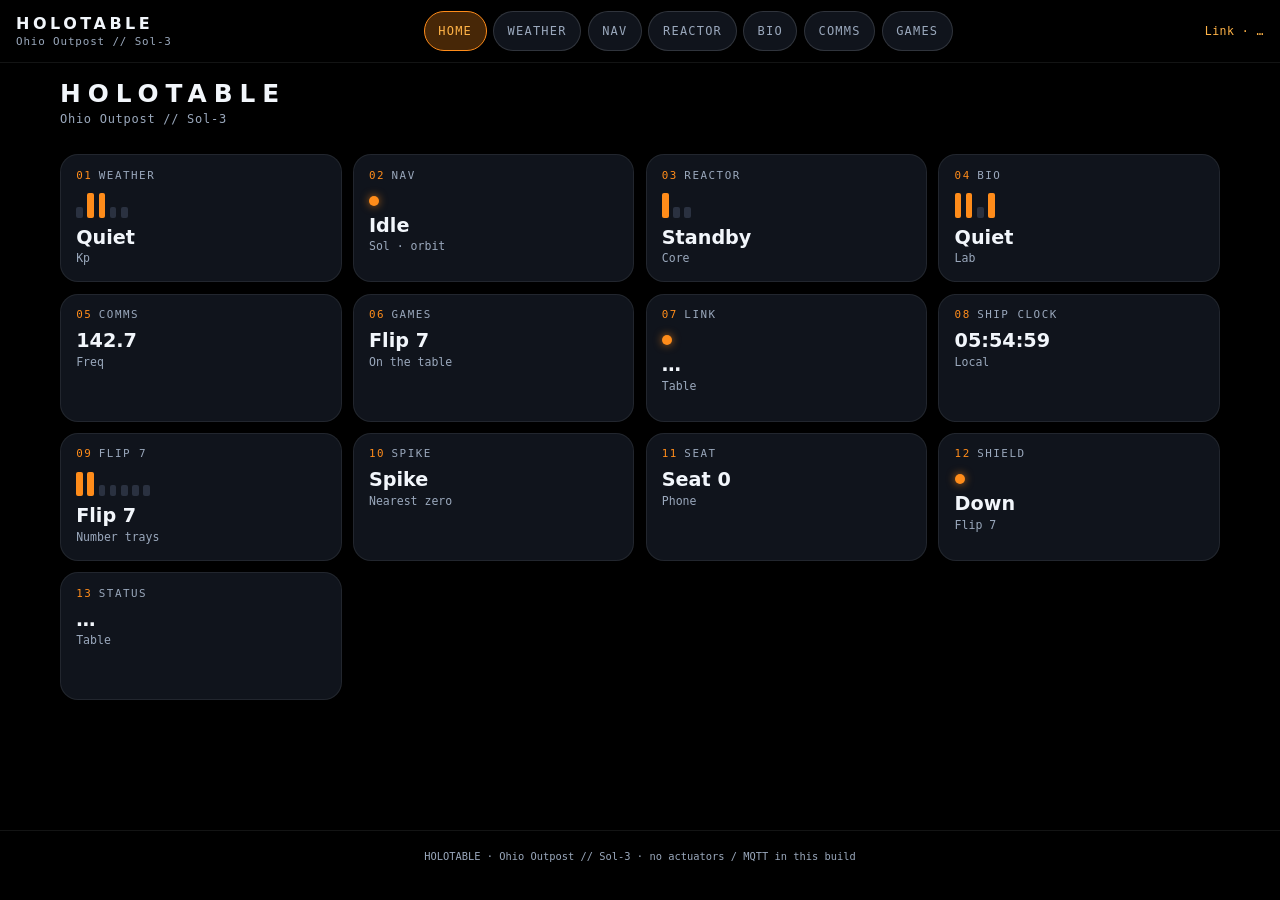
==== commit a0bbde72: "Keep idle, setup, and empty-hand readouts distinct. Restore the muted waiting banner so it does not " ====
--- a/holotable/web/index.html
+++ b/holotable/web/index.html
@@ -337,6 +337,7 @@
         document.getElementById("card-game").textContent = names[rules] || "Flip 7";
         document.getElementById("card-shield").textContent =
           rules === "flip7" && state.shield ? "Up" : "Down";
+        document.getElementById("card-status").textContent = state.status || "—";
         const endBtn = document.getElementById("btn-end-table");
         if (manifest) {
           endBtn.hidden = false;
@@ -389,7 +390,6 @@
           conn.textContent = "Link · " + label;
           conn.className = "conn " + (ok ? "ok" : "bad");
           document.getElementById("card-link").textContent = label;
-          document.getElementById("card-status").textContent = label;
         },
         onState: renderReactor,
         onError: function (err) {
--- a/holotable/web/css/holo.css
+++ b/holotable/web/css/holo.css
@@ -723,9 +723,9 @@
   font-size: 1.05rem;
 }
 .pad-turn.waiting {
-  border-color: var(--orange);
-  background: var(--orange-dim);
-  color: var(--orange-bright);
+  border-color: rgba(154, 168, 188, 0.35);
+  background: var(--panel);
+  color: var(--muted);
 }
 
 .hand {
@@ -1064,8 +1064,11 @@
   min-height: 1.2rem;
 }
 #station-GAMES .end-game {
+  display: none;
+  margin: 0.75rem auto 0;
+}
+body.play-mode #station-GAMES .end-game {
   display: block;
-  margin: 0.75rem auto 0;
 }
 .bonus-label {
   margin-top: 0.2rem;
